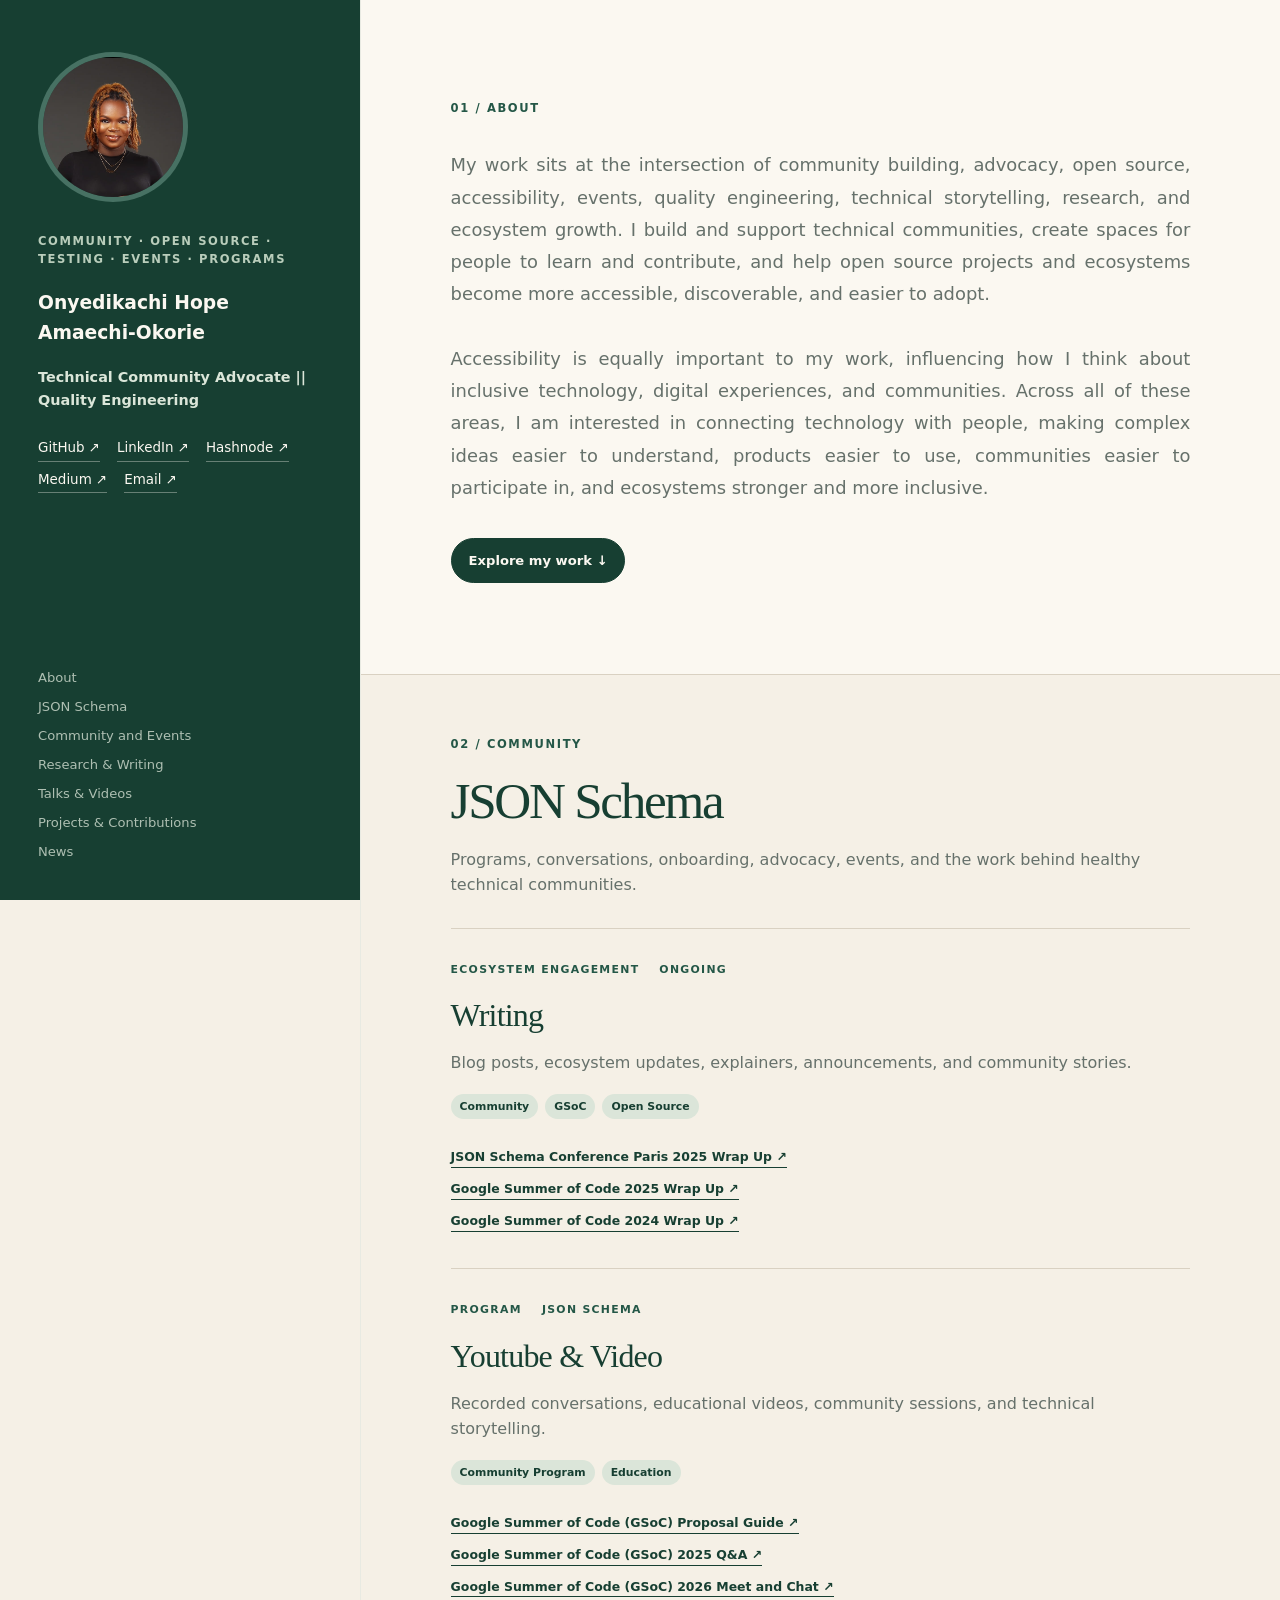
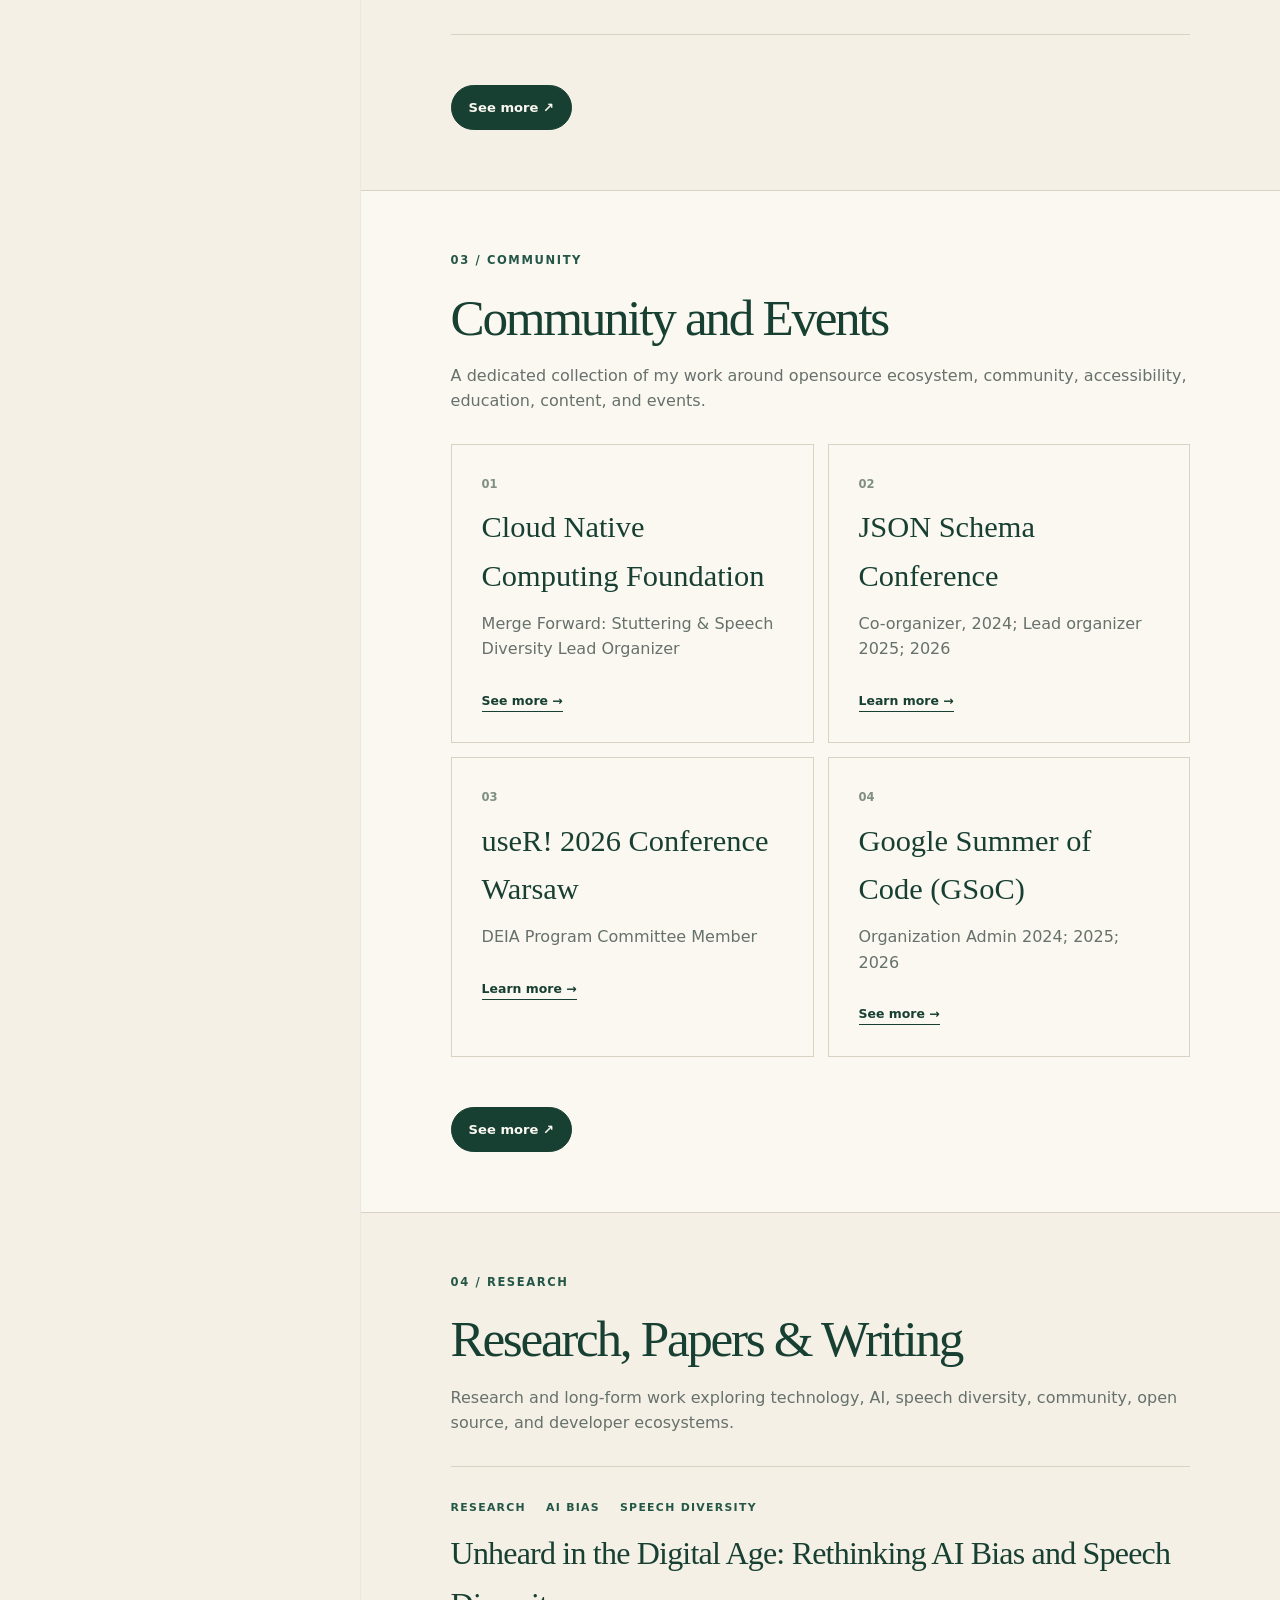
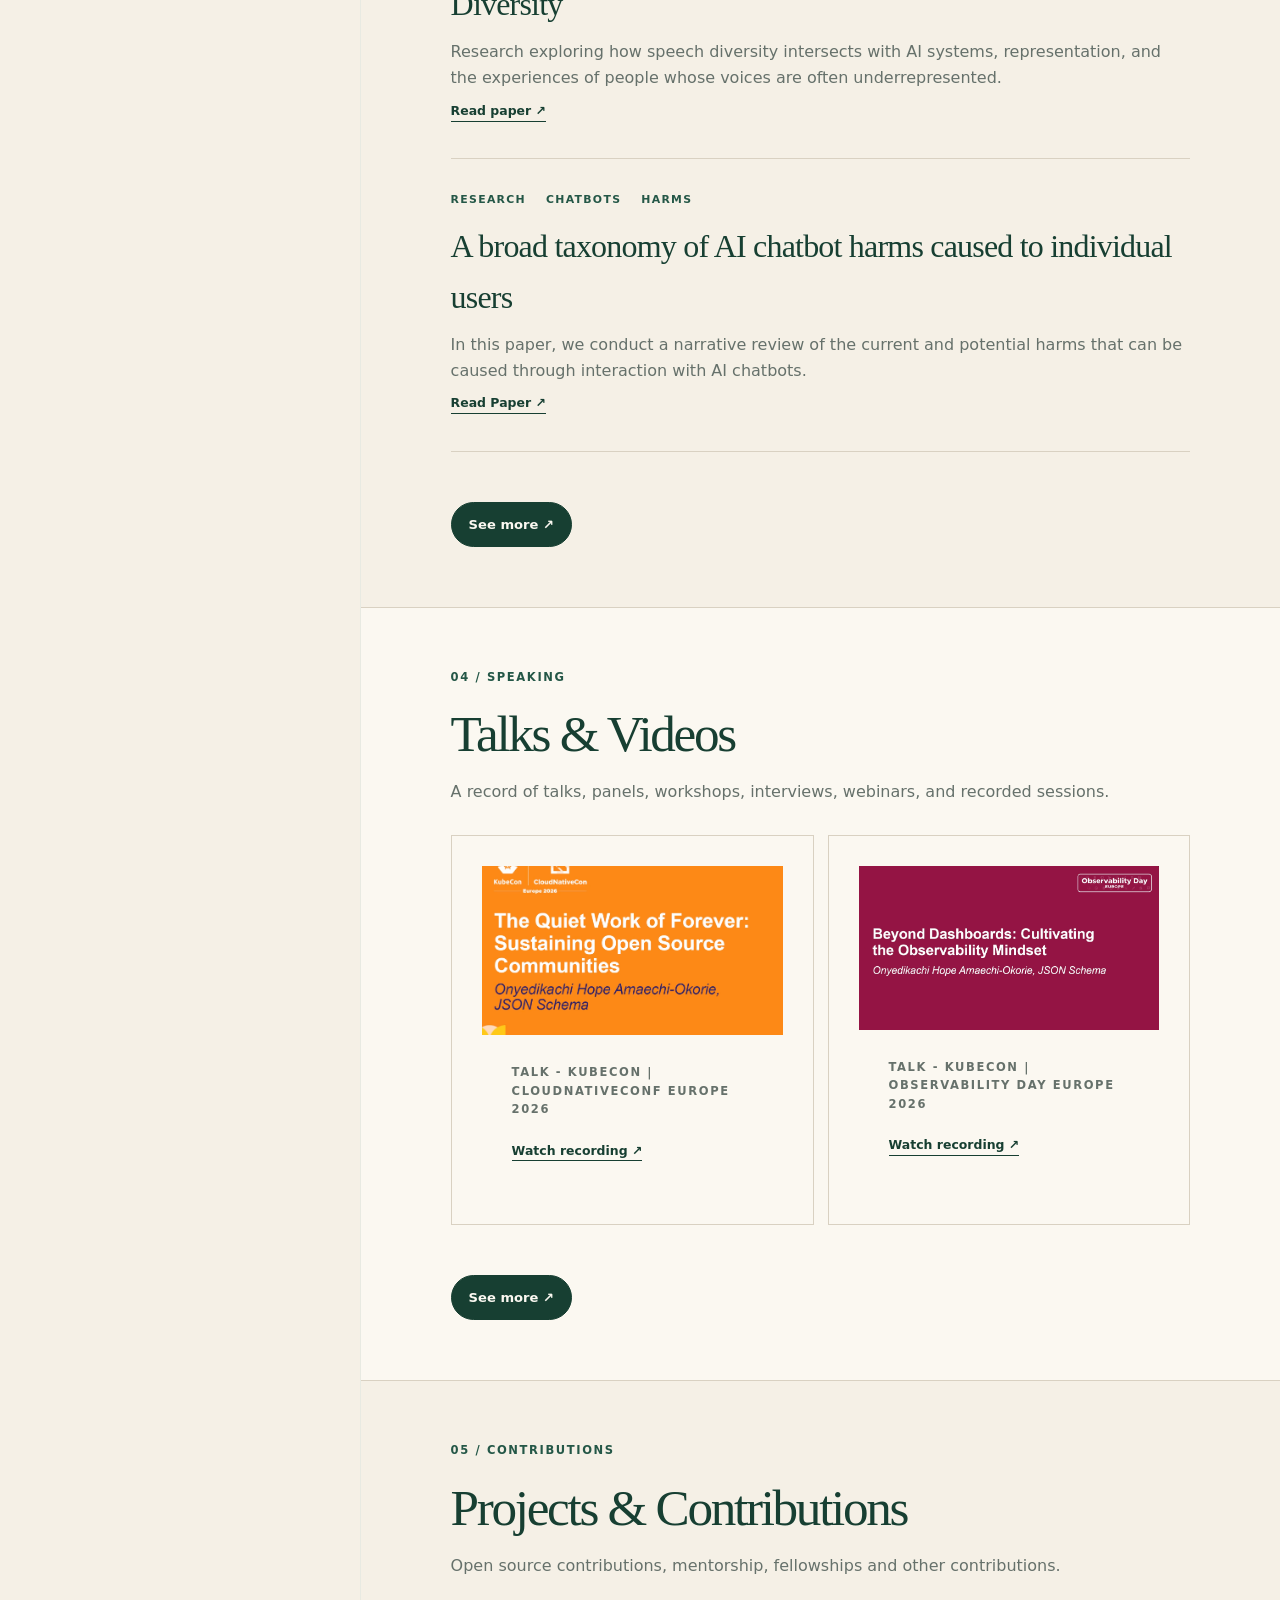
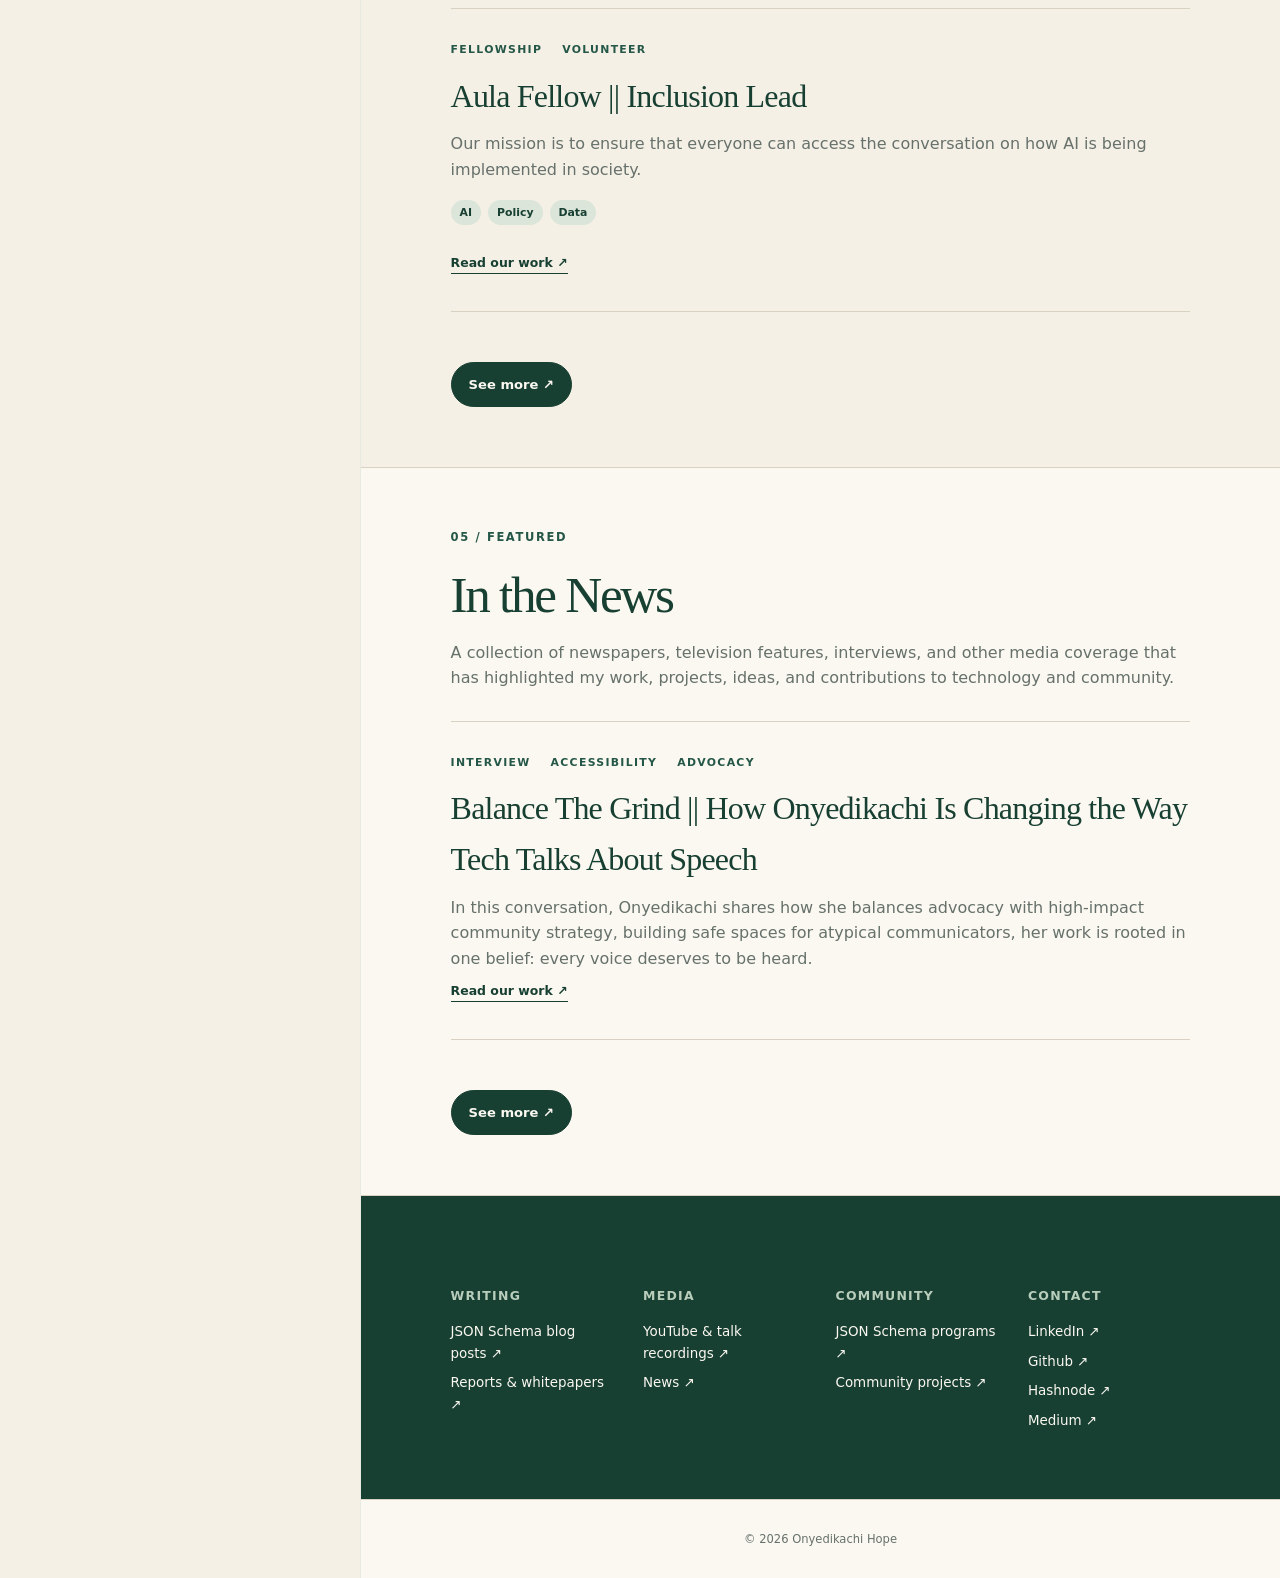
==== index.html @ 84b00580 "portfolio" ====
<!DOCTYPE html>
<html lang="en">

<head>
  <meta charset="UTF-8">
  <meta name="viewport" content="width=device-width, initial-scale=1.0">
  <meta name="description"
    content="Portfolio of Onyedikachi Hope — community, developer relations, open source, research, writing, and ecosystem work.">
  <title>Onyedikachi Hope Amaechi-Okorie — Technical Community Advocate</title>
  <link rel="stylesheet" href="style.css">
</head>

<body>
  <div class="site-shell">

    <aside class="sidebar">
      <div class="profile">
        <img class="profile-photo" src="assets/profile.jpg" alt="Onyedikachi Hope">
        <a href="index.html" class="profile-home" aria-label="Go to home"> 
        <p class="eyebrow">COMMUNITY · OPEN SOURCE · TESTING · EVENTS · PROGRAMS</p>
        <h3>Onyedikachi Hope Amaechi-Okorie</h3>
        <p class="role">Technical Community Advocate || Quality Engineering </p>
        </a>
        <nav class="social-links" aria-label="Social links">
          <a href="https://github.com/Honyii" target="_blank" rel="noreferrer">GitHub ↗</a>
          <a href="https://www.linkedin.com/in/amaechihope/" target="_blank" rel="noreferrer">LinkedIn ↗</a>
          <a href="https://hashnode.com/@Amaechi/" target="_blank" rel="noreferrer">Hashnode ↗</a>
          <a href="https://amaechihope.medium.com/" target="_blank" rel="noreferrer">Medium ↗</a>
          <a href="mailto:amaechihope20@gmail.com">Email ↗</a>

        </nav>
      </div>

      <nav class="page-nav" aria-label="Page navigation">
        <a href="#about">About</a>
        <a href="#json-schema">JSON Schema</a>
        <a href="#community-and-events">Community and Events</a>
       
        <a href="#research">Research & Writing</a>
        <a href="#talks">Talks & Videos</a>
        <a href="#projects">Projects & Contributions</a>
        <a href="#news">News</a>
      </nav>


    </aside>

    <main class="content">

      <section class="hero" id="about">
        <p class="section-kicker">01 / About</p>
        <p class="hero-copy">
          My work sits at the intersection of community building, advocacy, open source, accessibility, events, quality engineering, technical storytelling, research, and ecosystem growth. I build and support technical
          communities, create spaces for people to learn and contribute, and help open source projects and ecosystems become more accessible, discoverable, and easier to adopt. 
          <br>
          <br>
          Accessibility is equally important to my work, influencing how I think about inclusive technology, digital experiences, and communities. 
          Across all of these areas, I am interested in connecting technology with people, making complex ideas easier to understand, products easier to use, communities easier to participate
          in, and ecosystems stronger and more inclusive. 
        </p>

        <div class="quick-links">
          <a class="button button-solid" href="#json-schema">Explore my work ↓</a>
        </div>
      </section>

      <section class="section featured-section" id="json-schema">
        <div class="section-heading">
          <p class="section-kicker">02 / COMMUNITY</p>
          <h2>JSON Schema</h2>
          <p>Programs, conversations, onboarding, advocacy, events, and the work behind healthy technical communities.
          </p>
        </div>

        <div class="work-list">
          <article class="work-item">
            <div class="work-meta"><span>ECOSYSTEM ENGAGEMENT</span><span>ONGOING</span></div>
            <h3>Writing</h3>
            <p>Blog posts, ecosystem updates, explainers, announcements, and community stories.</p>
            <div class="tags"><span>Community</span><span>GSoC</span><span>Open Source</span></div>
            <a class="text-link" href="https://json-schema.org/blog/posts/apidays-paris-2025-recap">JSON Schema Conference Paris 2025 Wrap Up  ↗</a>
            <br>
            <a class="text-link" href="https://json-schema.org/blog/posts/gsoc25-wrapup">Google Summer of Code 2025 Wrap Up  ↗</a>
            <br>
            <a class="text-link" href="https://json-schema.org/blog/posts/gsoc24-wrapup">Google Summer of Code 2024 Wrap Up  ↗</a>
            <br>
          </article>

          <article class="work-item">
            <div class="work-meta"><span>PROGRAM</span><span>JSON SCHEMA</span></div>
            <h3>Youtube & Video</h3>
            <p>Recorded conversations, educational videos, community sessions, and technical storytelling.</p>
            <div class="tags"><span>Community Program</span><span>Education</span></div>
            <a class="text-link" href="https://youtu.be/F0dzffsg6SY?si=eQRqFyImwK3ausIg">Google Summer of Code (GSoC) Proposal Guide ↗</a>
            <br>
            <a class="text-link" href="https://youtu.be/gz0g361aDrc?si=SLLKcEOHmDev5HqE">Google Summer of Code (GSoC) 2025 Q&A  ↗</a>
            <br>
            <a class="text-link" href="https://youtu.be/F0dzffsg6SY?si=eQRqFyImwK3ausIg">Google Summer of Code (GSoC) 2026 Meet and Chat ↗</a>
            <br>
          </article>
          <a class="button button-solid" href="json-schema.html" style="margin-top: 50px">See more ↗</a>
        </div>
      </section>

      <section class="section " id="community-and-events">
        <div class="section-heading">
          <p class="section-kicker">03 / COMMUNITY</p>
          <h2>Community and Events</h2>
          <p>A dedicated collection of my work around opensource ecosystem, community, accessibility, education, content, and
            events.</p>
        </div>

        <div class="featured-grid">
          <a class="feature-card" href="https://ocgroups.dev/cncf/group/stuttering-speech-diversity" target ="_blank">
            <span class="feature-number">01</span>
            <h3>Cloud Native Computing Foundation</h3>
            <p>Merge Forward: Stuttering & Speech Diversity Lead Organizer</p>
            <span class="text-link"> See more →</span>
          </a>

          <a class="feature-card" href="https://conference.json-schema.org/previous-editions/" target ="_blank">
            <span class="feature-number">02</span>
            <h3>JSON Schema Conference</h3>
            <p>Co-organizer, 2024; Lead organizer 2025; 2026</p>
            <span class="text-link">Learn more →</span>
          </a>

          <a class="feature-card" href="https://user2026.r-project.org/about/organizers.html" target ="_blank">
            <span class="feature-number">03</span>
            <h3>useR! 2026 Conference Warsaw</h3>
            <p>DEIA Program Committee Member</p>
            <span class="text-link">Learn more →</span>
          </a>

          <a class="feature-card" href="https://drive.google.com/drive/folders/1bzLbu3Mim-Liahrrg-CRSc0Kws2Qgrq4?usp=sharing" target="_blank">
            <span class="feature-number">04</span>
            <h3>Google Summer of Code (GSoC)</h3>
            <p>Organization Admin 2024; 2025; 2026</p>
            <span class="text-link">See more →</span>
          </a>
        </div>
        <a class="button button-solid" href="community.html" style="margin-top: 50px">See more ↗</a>
      </section>

      <section class=" section featured-section" id="research">
        <div class="section-heading">
          <p class="section-kicker">04 / RESEARCH</p>
          <h2>Research, Papers & Writing</h2>
          <p>Research and long-form work exploring technology, AI, speech diversity, community, open source, and developer
            ecosystems.</p>
        </div>

        <div class="work-list">
          <article class="work-item">
            <div class="work-meta"><span>RESEARCH</span><span>AI BIAS</span><span>SPEECH DIVERSITY</span></div>
            <h3>Unheard in the Digital Age: Rethinking AI Bias and Speech Diversity</h3>
            <p>Research exploring how speech diversity intersects with AI systems, representation, and the experiences
              of people whose voices are often underrepresented.</p>
            <a class="text-link" href="https://arxiv.org/abs/2601.18641" target="_blank">Read paper ↗</a>
          </article>

          <article class="work-item">
            <div class="work-meta"><span>RESEARCH</span><span>CHATBOTS</span><span>HARMS</span></div>
            <h3>A broad taxonomy of AI chatbot harms caused to individual users</h3>
            <p>In this paper, we conduct a narrative review of the current and potential harms that can be caused through interaction with AI chatbots.</p>
            <a class="text-link" href="https://zenodo.org/records/17885560" target="_blank">Read Paper ↗</a>
          </article>
          <a class="button button-solid" href="research.html" style="margin-top: 50px">See more ↗</a>
         
        </div>
      </section>

      <section class="section" id="talks">
        <div class="section-heading">
          <p class="section-kicker">04 / SPEAKING</p>
          <h2>Talks & Videos</h2>
          <p>A record of talks, panels, workshops, interviews, webinars, and recorded sessions.</p>
        </div>

        <div class="talk-grid">
         <article class="talk-card ">
          <div class="talk-image">
            <img
              src="assets/quiet-work.png" alt="The Quiet Work of Forever: Sustaining Open Source Communities">
          </div>
          <div class="talk-content">
            <p class="card-type">TALK - KubeCon | CloudNativeConf Europe 2026 </p>
            <a
              class="text-link" href="https://youtu.be/1VaPQNz4wgs?si=dY8LqeLX1PwvKmnN" target="_blank" rel="noopener noreferrer">
              Watch recording ↗
            </a>
          </div>
          </article>
          
          <article class="talk-card ">
          <div class="talk-image talk-image-inline" >
            <img
              src="assets/observability.png" 
              alt="
                Beyond Dashboards: Cultivating the Observability Mindset">
          </div>
          <div class="talk-content">
            <p class="card-type">TALK - KubeCon | Observability Day Europe 2026 </p>
            <a
              class="text-link" href="https://youtu.be/DE66SxVztno?si=YWIP4Sp_NpTUgBoQ" target="_blank" rel="noopener noreferrer">
              Watch recording ↗
            </a>
          </div>
          </article> 
        </div>
        <a class="button button-solid" href="talks.html" style="margin-top: 50px">See more ↗</a>
      </section>

      <section class="section featured-section" id="projects">
        <div class="section-heading">
          <p class="section-kicker">05 / CONTRIBUTIONS</p>
          <h2>Projects & Contributions</h2>
          <p>Open source contributions, mentorship, fellowships and other contributions.</p>
        </div>

        <div class="work-list">
          <article class="work-item">
            <div class="work-meta"><span>FELLOWSHIP</span><span>VOLUNTEER</span></div>
            <h3>Aula Fellow || Inclusion Lead</h3>
            <p>Our mission is to ensure that everyone can access the conversation on how AI is being implemented in society.
            </p>
            <div class="tags"><span>AI</span><span>Policy</span><span>Data</span></div>
            <a class="text-link" href="https://theaulafellowship.org/fellows/">Read our work ↗</a>
          </article>

        <a class="button button-solid" href="contributions.html" style="margin-top: 50px">See more ↗</a>
        </div>
      </section>

       <section class="section" id="news">
        <div class="section-heading">
          <p class="section-kicker">05 / FEATURED </p>
          <h2>In the News</h2>
          <p>A collection of newspapers, television features, interviews, and other media coverage that has highlighted my work, projects, ideas, and
              contributions to technology and community.</p>
        </div>

        <div class="work-list">
          <article class="work-item">
            <div class="work-meta"><span>INTERVIEW</span><span>ACCESSIBILITY</span><span>ADVOCACY</span></div>
            <h3>Balance The Grind || How Onyedikachi Is Changing the Way Tech Talks About Speech</h3>
            <p>In this conversation, Onyedikachi shares how she balances advocacy with high-impact community strategy,
               building safe spaces for atypical communicators, her work is rooted in one belief: every voice deserves to be heard.</p>
            <a class="text-link" href="https://balancethegrind.co/interviews/how-onyedikachi-is-changing-the-way-tech-talks-about-speech/">Read our work ↗</a>
          </article>

        <a class="button button-solid" href="news.html" style="margin-top: 50px">See more ↗</a>
        </div>
      </section>

      <section class="section index-section">
        
        <div class="index-columns">
          <div>
            <h3>Writing</h3>
            <a href="https://json-schema.org/blog">JSON Schema blog posts ↗</a>
            <a href="research.html">Reports & whitepapers ↗</a>
          </div>
          <div>
            <h3>Media</h3>
            <a href="talks.html">YouTube & talk recordings ↗</a>
            <a href="news.html">News ↗</a>
          </div>

          <div>
            <h3>Community</h3>
            <a href="json-schema.html">JSON Schema programs ↗</a>
            <a href="community.html">Community projects ↗</a>
          </div>
          <div>
            <h3>Contact</h3>
            <a href="https://www.linkedin.com/in/onyedikachihope/" target="_blank" rel="noreferrer">LinkedIn ↗</a>
            <a href="https://github.com/onyedikachihope" target="_blank" rel="noreferrer">Github ↗</a>
             <a href="https://hashnode.com/@Amaechi/" target="_blank" rel="noreferrer">Hashnode ↗</a>
          <a href="https://amaechihope.medium.com/" target="_blank" rel="noreferrer">Medium ↗</a>
            
          </div>
        </div>
      </section>

      <footer>
        <p>© 2026 Onyedikachi Hope</p>
      </footer>
    </main>
  </div>
</body>

</html>
---- style.css ----
:root {
  --cream: #f5f0e6;
  --cream-light: #fbf8f1;
  --cream-dark: #e8dfcf;
  --green: #173f32;
  --green-2: #245747;
  --green-soft: #dbe5d9;
  --ink: #1d2a25;
  --muted: #66716b;
  --line: #d9d1c2;
  --white: #fffdf8;

  --sidebar-width: 360px;
  --max-width: 1440px;
  --serif: Georgia, "Times New Roman", serif;
  --sans: Inter, ui-sans-serif, system-ui, -apple-system, BlinkMacSystemFont, "Segoe UI", sans-serif;
}

* {
  box-sizing: border-box;
}

html {
  scroll-behavior: smooth;
}

body {
  margin: 0;
  background: var(--cream);
  color: var(--ink);
  font-family: var(--sans);
  line-height: 1.6;
}

a {
  color: inherit;
}

.site-shell {
  width: min(100%, var(--max-width));
  margin: 0 auto;
  display: grid;
  grid-template-columns: var(--sidebar-width) 1fr;
  min-height: 100vh;
}

.sidebar {
  position: sticky;
  top: 0;
  height: 100vh;
  padding: 52px 38px 38px;
  background: var(--green);
  color: var(--cream-light);
  display: flex;
  flex-direction: column;
  justify-content: space-between;
}

.profile-photo {
  width: 150px;
  height: 150px;
  object-fit: cover;
  border-radius: 50%;
  display: block;
  margin-bottom: 30px;
  border: 5px solid rgba(251, 248, 241, 0.16);
  background: var(--green-2);
}

.eyebrow,
.section-kicker,
.card-type {
  font-size: 0.72rem;
  font-weight: 750;
  letter-spacing: 0.14em;
  text-transform: uppercase;
}

.eyebrow {
  color: #b9cdbb;
  margin: 0 0 13px;
}

.profile-home {
  display: block;
  color: inherit;
  text-decoration: none;
  cursor: pointer;
}

.profile-home:hover .profile-photo {
  transform: scale(1.02);
}

.profile-home:hover h3 {
  color: #dbe6d9;
}

.profile-home .profile-photo,
.profile-home h3 {
  transition: transform 0.2s ease, color 0.2s ease;
}

.sidebar h1 {
  margin: 0;
  font-family: var(--serif);
  font-size: clamp(2.1rem, 4vw, 3rem);
  line-height: 1;
  font-weight: 500;
  letter-spacing: -0.04em;
}

.role {
  margin: 15px 0 18px;
  color: #dbe6d9;
  font-size: 0.9rem;
  font-weight: 600;
}

.intro {
  max-width: 270px;
  color: #bfcfc3;
  font-size: 0.92rem;
  line-height: 1.7;
}

.social-links {
  display: flex;
  flex-wrap: wrap;
  gap: 7px 17px;
  margin-top: 25px;
}

.social-links a,
.page-nav a {
  text-decoration: none;
}

.social-links a {
  color: var(--cream-light);
  font-size: 0.84rem;
  border-bottom: 1px solid rgba(251, 248, 241, 0.35);
  padding-bottom: 2px;
}

.social-links a:hover,
.page-nav a:hover {
  color: #c9dfc9;
}

.page-nav {
  display: grid;
  gap: 8px;
  margin-top: 40px;
}

.page-nav a {
  color: #aebfb2;
  font-size: 0.82rem;
  transition: color 160ms ease, transform 160ms ease;
}

.page-nav a:hover {
  transform: translateX(4px);
}

.sidebar-note {
  color: #91aa99;
  font-size: 0.72rem;
  max-width: 250px;
  line-height: 1.55;
}

.content {
  min-width: 0;
  background: var(--cream-light);
  border-left: 1px solid rgba(23, 63, 50, 0.08);
}

.hero {
  min-height: 75vh;
  padding: 2vh clamp(36px, 7vw, 110px) 10px;
  display: flex;
  flex-direction: column;
  justify-content: center;
  border-bottom: 1px solid var(--line);
}

.section-kicker {
  color: var(--green-2);
  margin: 0 0 22px;
}

.hero h2 {
  max-width: 950px;
  margin: 0;
  color: var(--green);
  font-family: var(--serif);
  font-size: clamp(3rem, 6vw, 6.5rem);
  line-height: 0.98;
  font-weight: 400;
  letter-spacing: -0.055em;
}

.hero-copy {
  max-width: 850px;
  margin: 10px 0 0;
  color: var(--muted);
  font-size: 1.12rem;
  line-height: 1.8;
  text-align: justify;
}

.quick-links {
  display: flex;
  gap: 10px;
  flex-wrap: wrap;
  margin-top: 34px;
}

.button {
  display: inline-flex;
  align-items: center;
  justify-content: center;
  min-height: 45px;
  padding: 10px 17px;
  border: 1px solid var(--green);
  border-radius: 999px;
  text-decoration: none;
  color: var(--green);
  font-size: 0.82rem;
  font-weight: 700;
}

.button:hover {
  background: var(--green-soft);
}

.button-solid {
  background: var(--green);
  color: var(--cream-light);
}

.button-solid:hover {
  background: var(--green-2);
  color: var(--cream-light);
}

.section {
  padding: 60px clamp(36px, 7vw, 110px);
  border-bottom: 1px solid var(--line);
}

.section-heading {
  max-width: 820px;
  margin-bottom: 30px;
}

.section-heading h2 {
  margin: 0;
  color: var(--green);
  font-family: var(--serif);
  font-size: clamp(2.5rem, 4vw, 4.5rem);
  line-height: 1;
  font-weight: 400;
  letter-spacing: -0.045em;
}

.section-heading p:not(.section-kicker) {
  max-width: 850px;
  margin: 20px 0 0;
  color: var(--muted);
  font-size: 1rem;
}

.work-list {
  border-top: 1px solid var(--line);
}

.work-item {
  position: relative;
  padding: 32px 0 36px;
  border-bottom: 1px solid var(--line);
  transition: padding 180ms ease;
}

.work-item:hover {
  padding-left: 12px;
}

.work-meta {
  display: flex;
  gap: 20px;
  color: var(--green-2);
  font-size: 0.68rem;
  font-weight: 800;
  letter-spacing: 0.12em;
  
}

.json-first {
  margin-top: 50px;
}

.work-item h3 {
  margin: 12px 0 9px;
  color: var(--green);
  font-family: var(--serif);
  font-size: clamp(1.55rem, 2.5vw, 2.2rem);
  font-weight: 400;
  letter-spacing: -0.025em;
}

.inner-schema h4 {
  margin: 12px 0 9px;
  color: var(--green);
  font-family: var(--serif);
  font-size: clamp(1.55rem, 1vw, 2.2rem);
  font-weight: 400;
  letter-spacing: -0.025em;
}

.work-item p {
  max-width: 850px;
  margin: 0;
  color: var(--muted);
}

.tags {
  display: flex;
  flex-wrap: wrap;
  gap: 7px;
  margin: 18px 0;
}

.tags span {
  padding: 4px 9px;
  background: var(--green-soft);
  color: var(--green);
  border-radius: 999px;
  font-size: 0.68rem;
  font-weight: 700;
}

.see-more {
  display: inline-block;
  margin-top: 50px;
  color: var(--green);
  font-size: 1rem;
  font-weight: 800;
  text-decoration: none;
  border: 1px solid var(--green);
  border-radius: 10px;
  border-spacing: 5px;
}
.text-link {
  display: inline-block;
  color: var(--green);
  font-size: 0.78rem;
  font-weight: 800;
  text-decoration: none;
  border-bottom: 1px solid var(--green);
  margin-top: 10px;;
}

.text-link:hover {
  border-bottom-color: transparent;
}

.featured-section {
  background: var(--cream);
}

.featured-grid,
.talk-grid {
  display: grid;
  grid-template-columns: repeat(2, minmax(0, 1fr));
  gap: 14px;
}

.feature-card,
.talk-card {
  display: block;
  min-height: 280px;
  padding: 30px;
  border: 1px solid var(--line);
  background: var(--cream-light);
  text-decoration: none;
  transition: transform 180ms ease, border-color 180ms ease;
}

.feature-card:hover,
.talk-card:hover {
  transform: translateY(-4px);
  border-color: var(--green-2);
}

.feature-number {
  display: block;
  color: #809080;
  font-size: 0.72rem;
  font-weight: 800;
  margin-bottom: 10px;
}

.feature-card h3,
.feature-card h4,
.talk-card h3 {
  margin: 0 0 10px;
  color: var(--green);
  font-family: var(--serif);
  font-size: 1.9rem;
  font-weight: 400;
}

.feature-card p,
.talk-card p {
  color: var(--muted);
  margin: 0 0 25px;
}

.feature-card .text-link {
  margin-top: auto;
}

.talk-card {
  min-height: 245px;
}

.play-icon {
  display: grid;
  width: 40px;
  height: 40px;
  place-items: center;
  margin-bottom: 30px;
  border-radius: 50%;
  background: var(--green);
  color: var(--cream-light);
  font-size: 0.7rem;
}

.card-type {
  color: var(--green-2);
  margin: 0 0 10px;
}

.index-section {
  background: var(--green);
  color: var(--cream-light);
}

.index-section .section-kicker,
.index-section .section-heading h2 {
  color: var(--cream-light);
}

.index-section .section-heading p:not(.section-kicker) {
  color: #b9cdbb;
}

.index-columns {
  display: grid;
  grid-template-columns: repeat(4, 1fr);
  gap: 30px;
  padding-top: 30px;
}

.index-columns h3 {
  margin: 0 0 15px;
  font-size: 0.78rem;
  letter-spacing: 0.1em;
  text-transform: uppercase;
  color: #b9cdbb;
}

.index-columns a {
  display: block;
  margin: 8px 0;
  color: var(--cream-light);
  font-size: 0.84rem;
  text-decoration: none;
}

.index-columns a:hover {
  text-decoration: underline;
}

footer {
  display: flex;
  justify-content: center;
  gap: 20px;
  padding: 30px clamp(36px, 7vw, 110px);
  color: var(--muted);
  font-size: 0.72rem;
}

footer p {
  margin: 0;
}

@media (max-width: 900px) {
  .site-shell {
    display: block;
  }

  .sidebar {
    position: relative;
    height: auto;
    min-height: auto;
    padding: 42px 28px 30px;
  }

  .profile-photo {
    width: 92px;
    height: 92px;
  }

  .page-nav {
    display: flex;
    flex-wrap: wrap;
    gap: 8px 18px;
    margin-top: 34px;
    padding-top: 25px;
    border-top: 1px solid rgba(251, 248, 241, 0.18);
  }

  .sidebar-note {
    display: none;
  }

  .hero {
    min-height: auto;
    padding-top: 85px;
  }

  .index-columns {
    grid-template-columns: repeat(2, 1fr);
  }
}

.video-card {
  padding: 0;
  overflow: hidden;
}

.talk-image {
  width: 100%;
  aspect-ratio: 16 / 9;
  overflow: hidden;
  background: var(--green-soft);
}

.talk-image img {
  width: 100%;
  height: 100%;
  display: block;
  object-fit: cover;
}

.talk-content {
  padding: 28px 30px 32px;
}

.talk-content .card-type {
  margin: 0 0 12px;
}

.talk-content h3 {
  margin: 0 0 14px;
}

.talk-content p:not(.card-type) {
  margin-bottom: 24px;
}
.talk-image-inline {
  aspect-ratio: auto;
  height: auto;
}

.talk-image-inline img {
  width: 100%;
  height: auto;
  object-fit: contain;
  display: block;
}

.back-link {
  display: inline-block;
  margin-bottom: 40px;
  color: var(--green);
  font-size: 0.9rem;
  font-weight: 600;
  text-decoration: none;
  transition: transform 0.2s ease;
}

.back-link:hover {
  transform: translateX(-4px);
}
@media (max-width: 620px) {
  .hero,
  .section {
    padding-left: 24px;
    padding-right: 24px;
  }

  .hero h2 {
    font-size: 3.15rem;
  }

  .section-heading h2 {
    font-size: 2.7rem;
  }

  .featured-grid,
  .talk-grid,
  .index-columns {
    grid-template-columns: 1fr;
  }

  .feature-card,
  .talk-card {
    min-height: auto;
  }

  footer {
    display: block;
    padding: 25px 24px;
  }

  footer p + p {
    margin-top: 5px;
  }
}
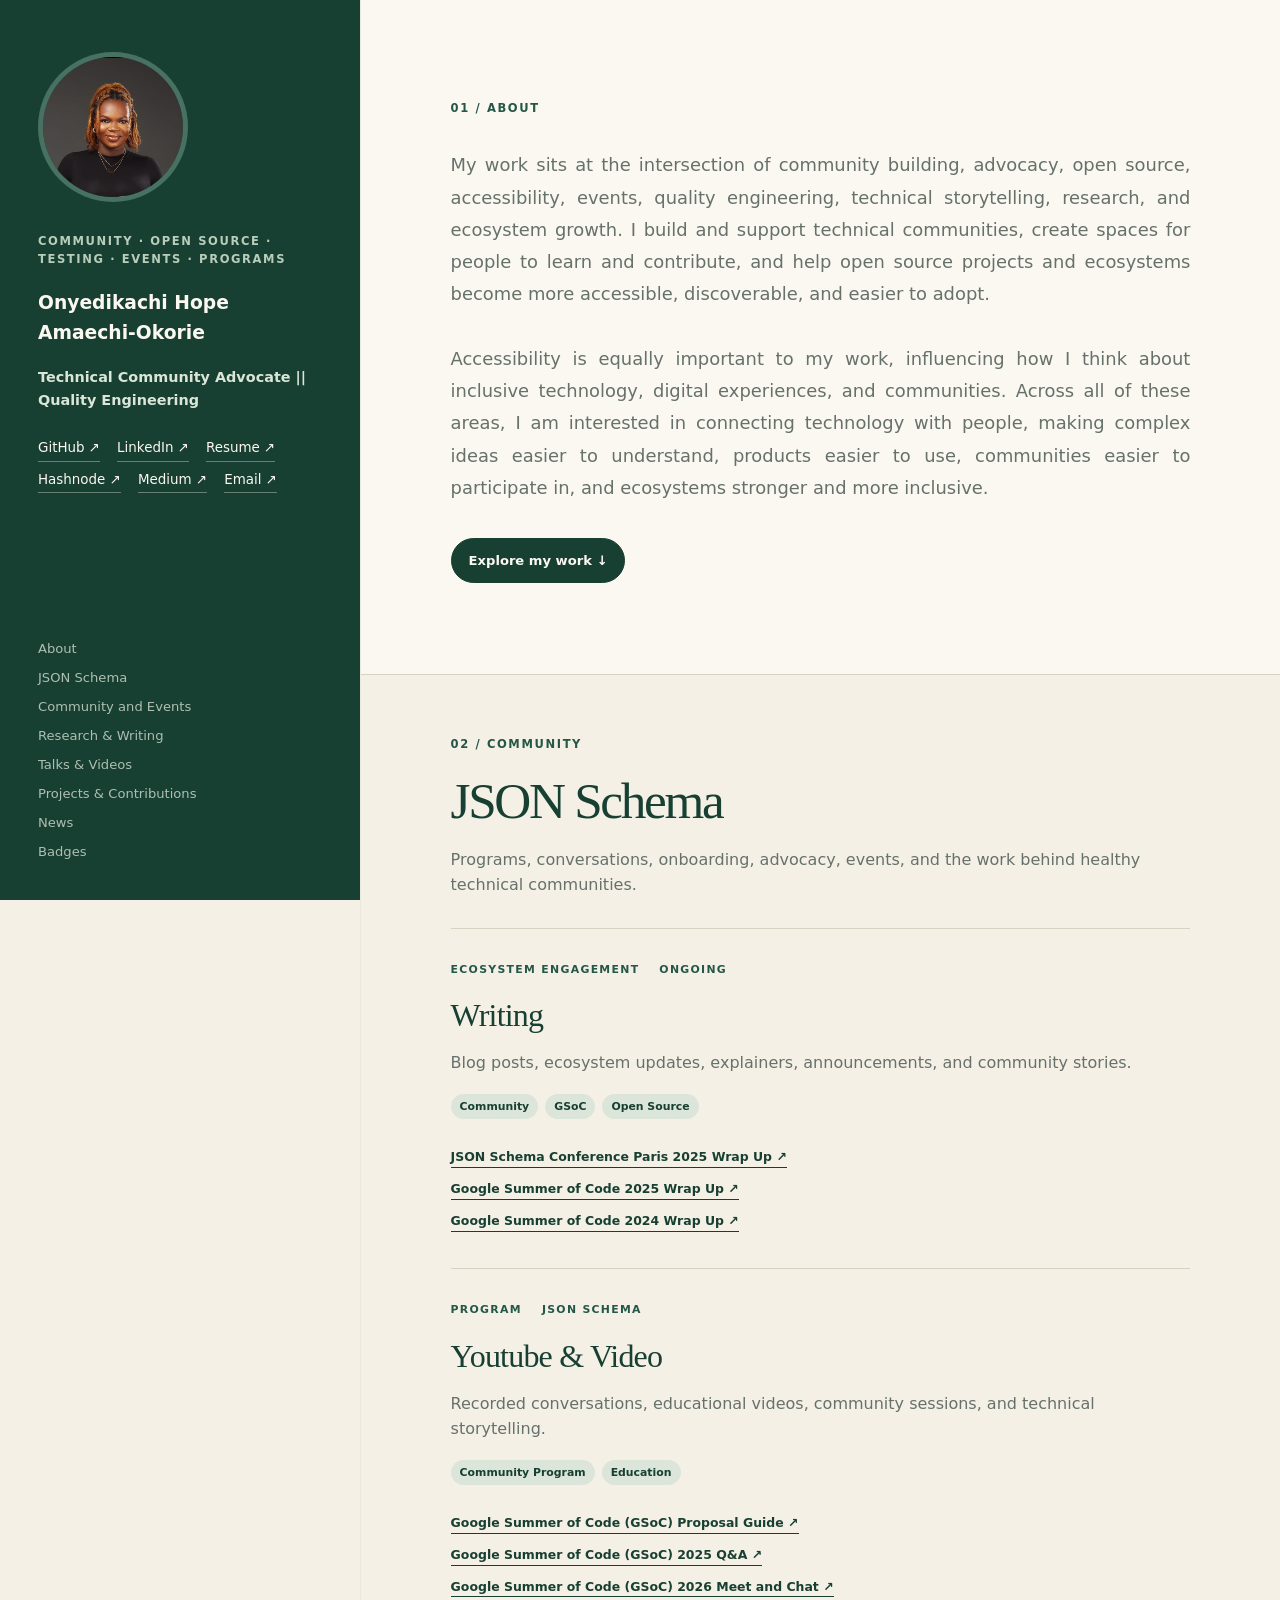
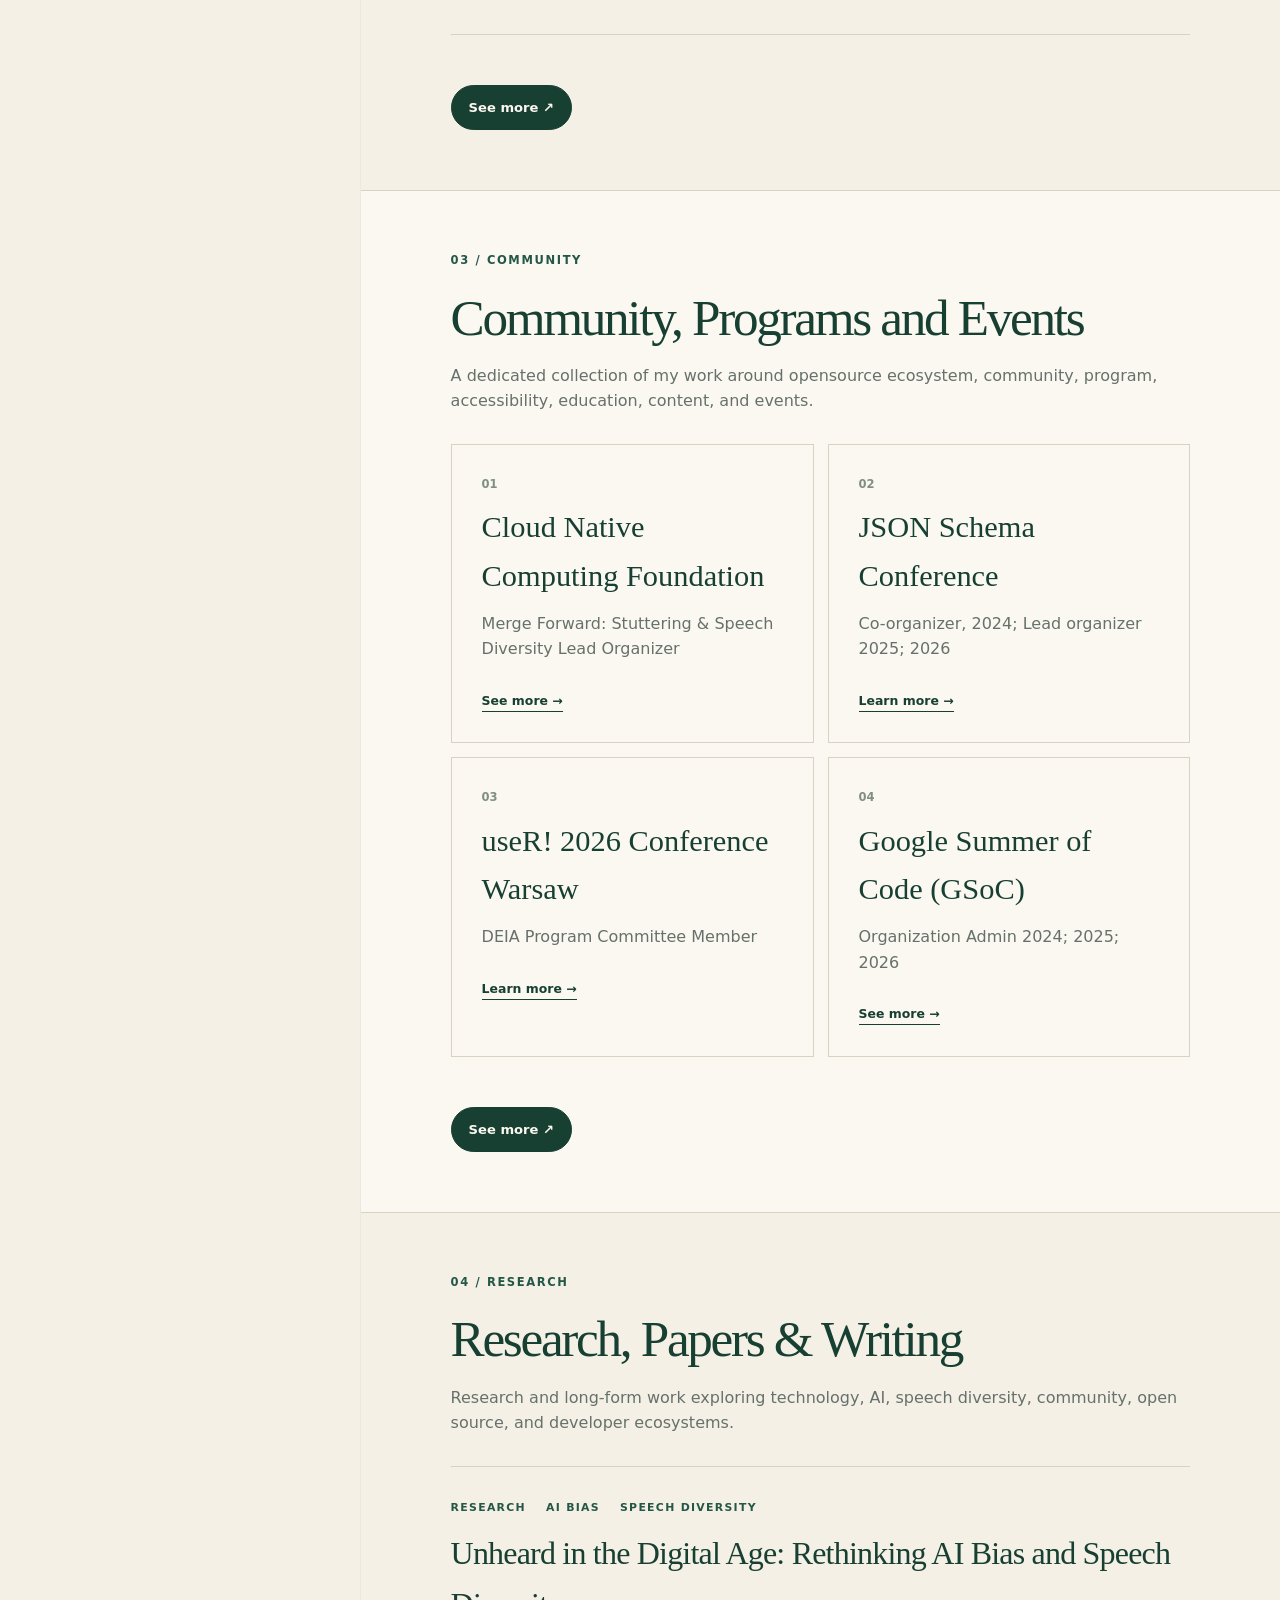
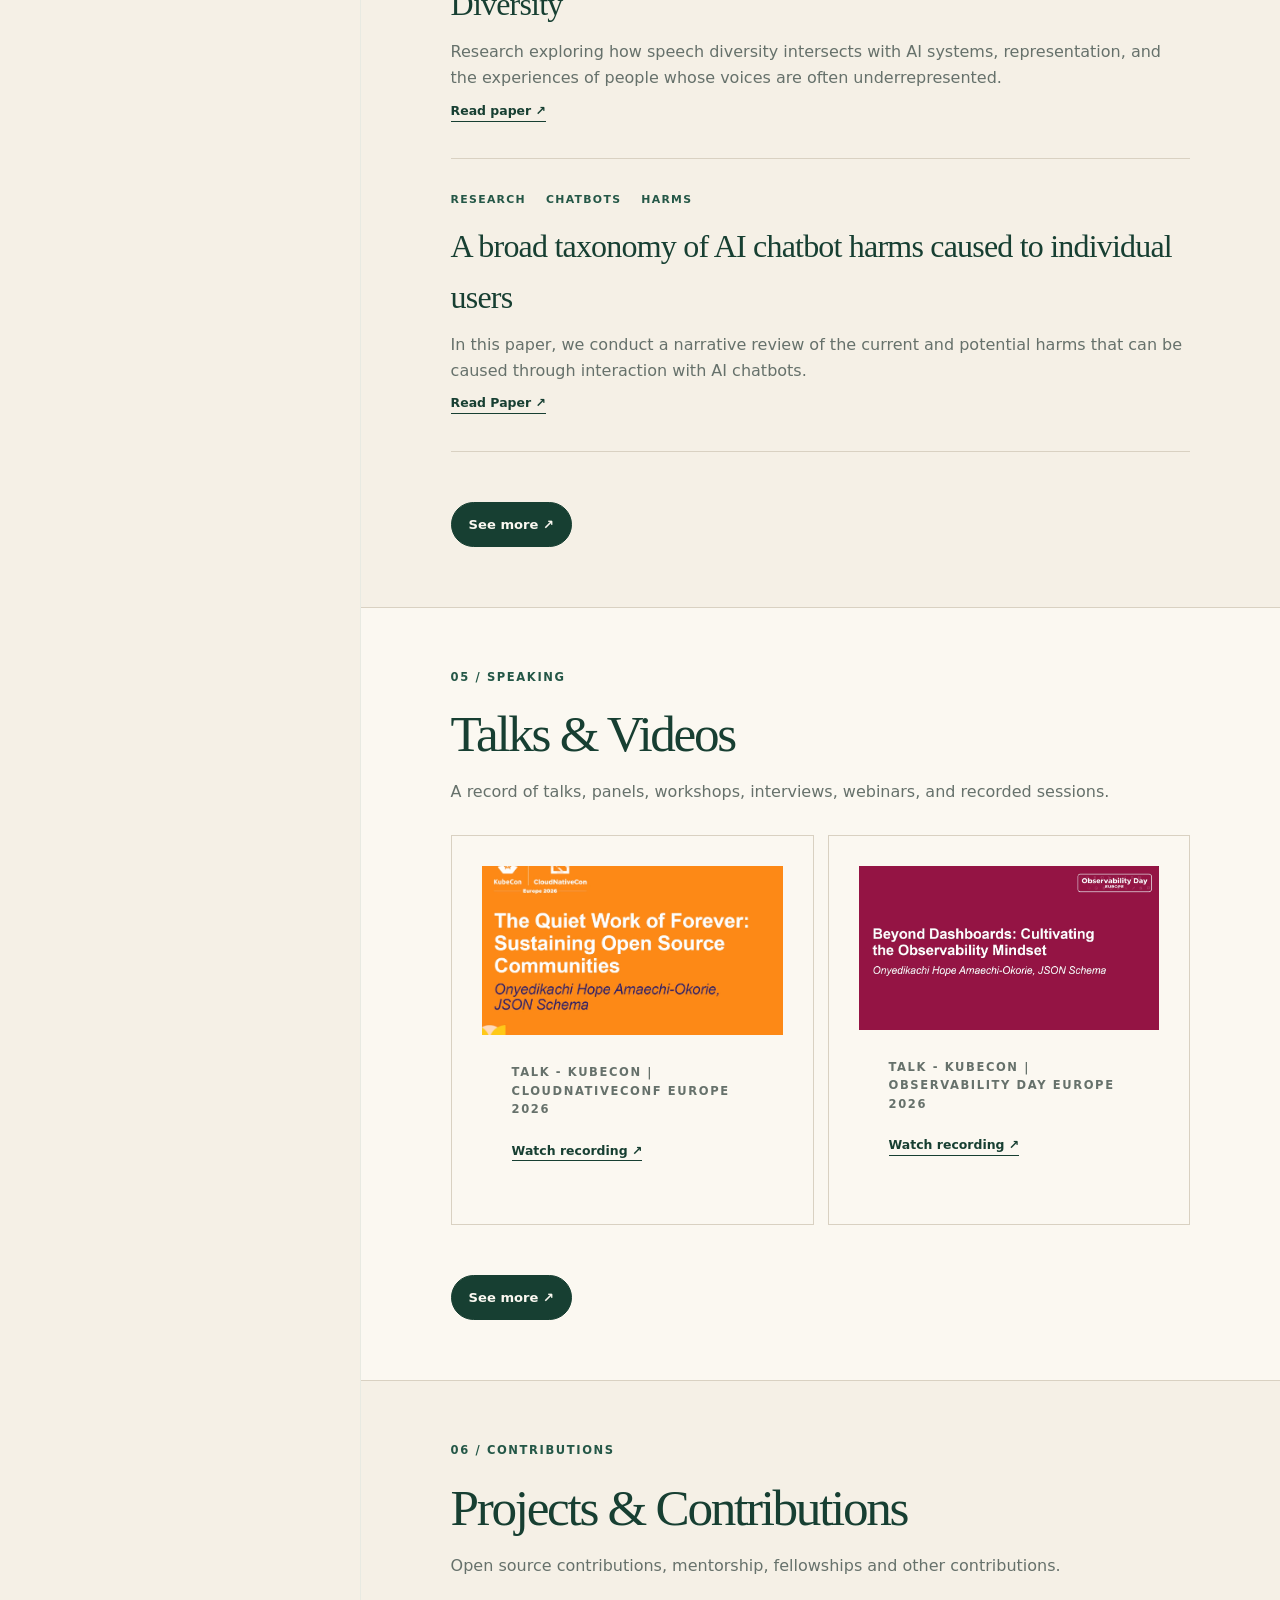
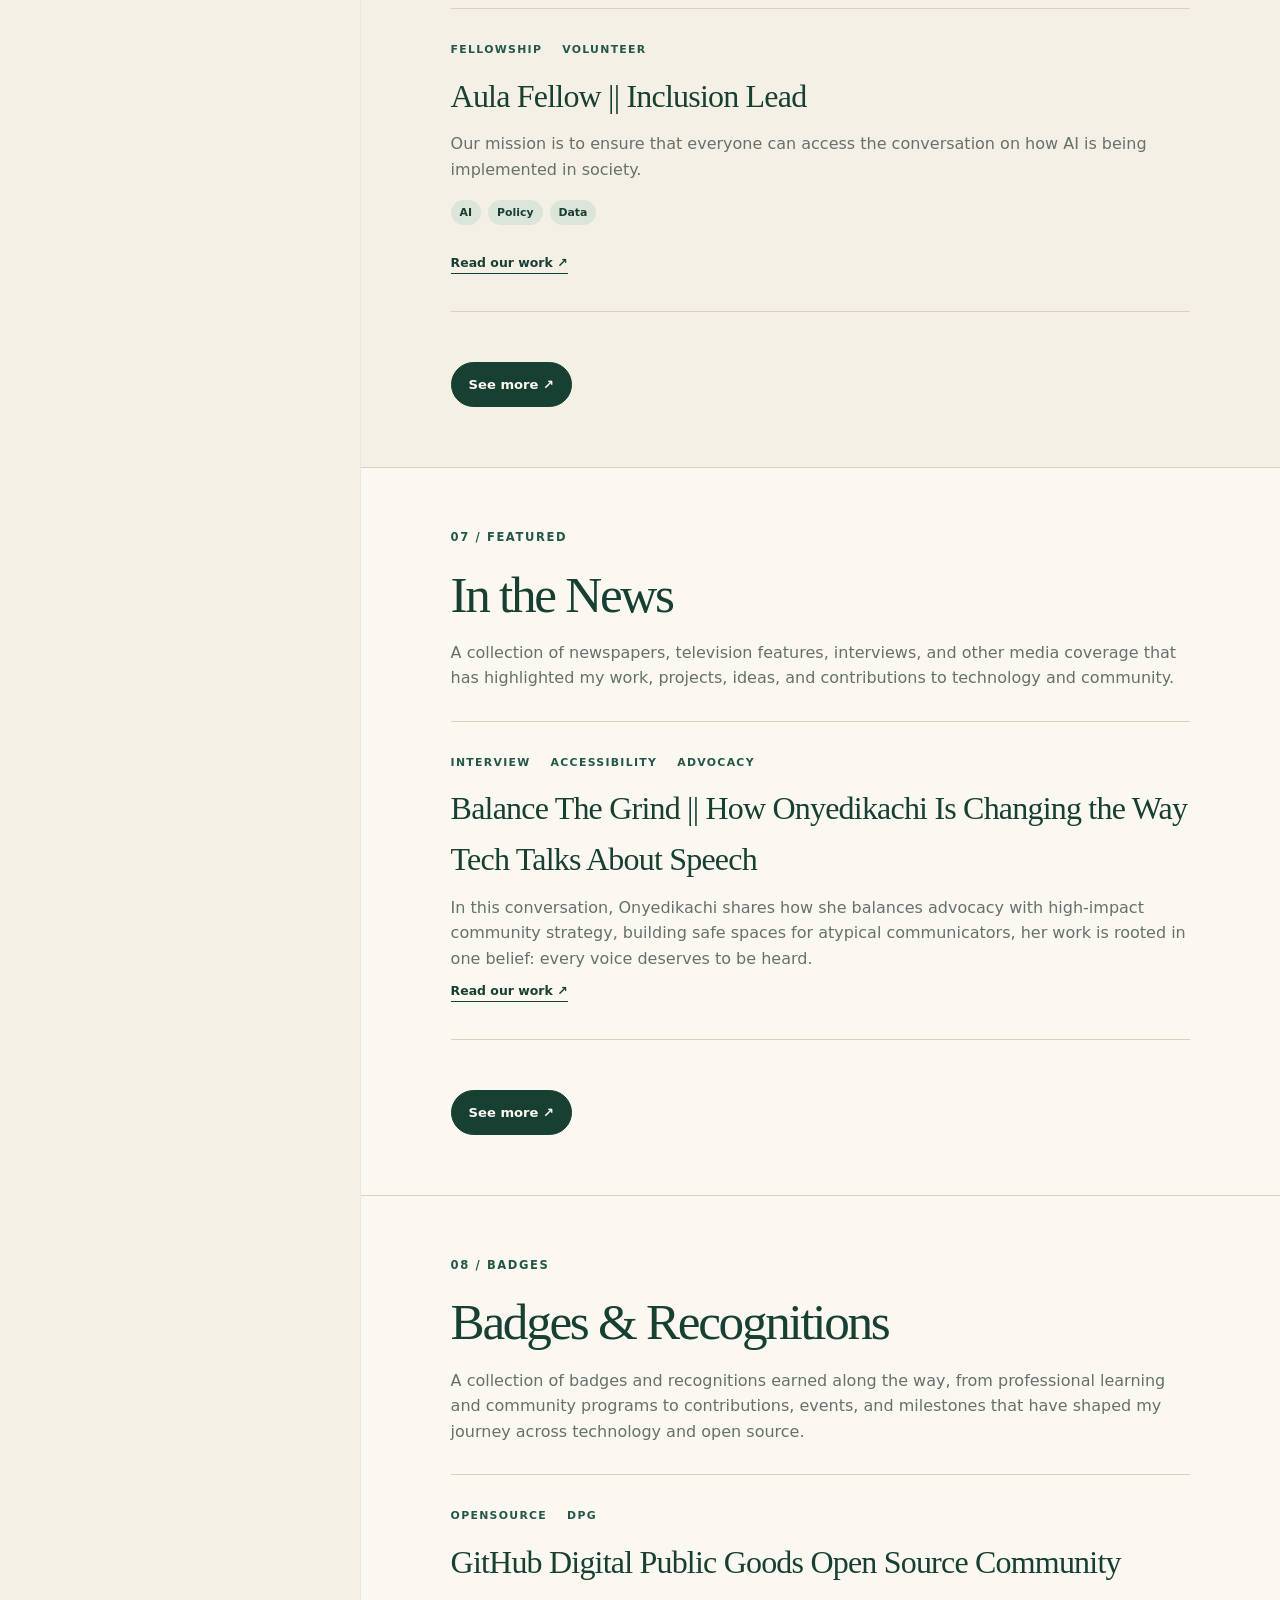
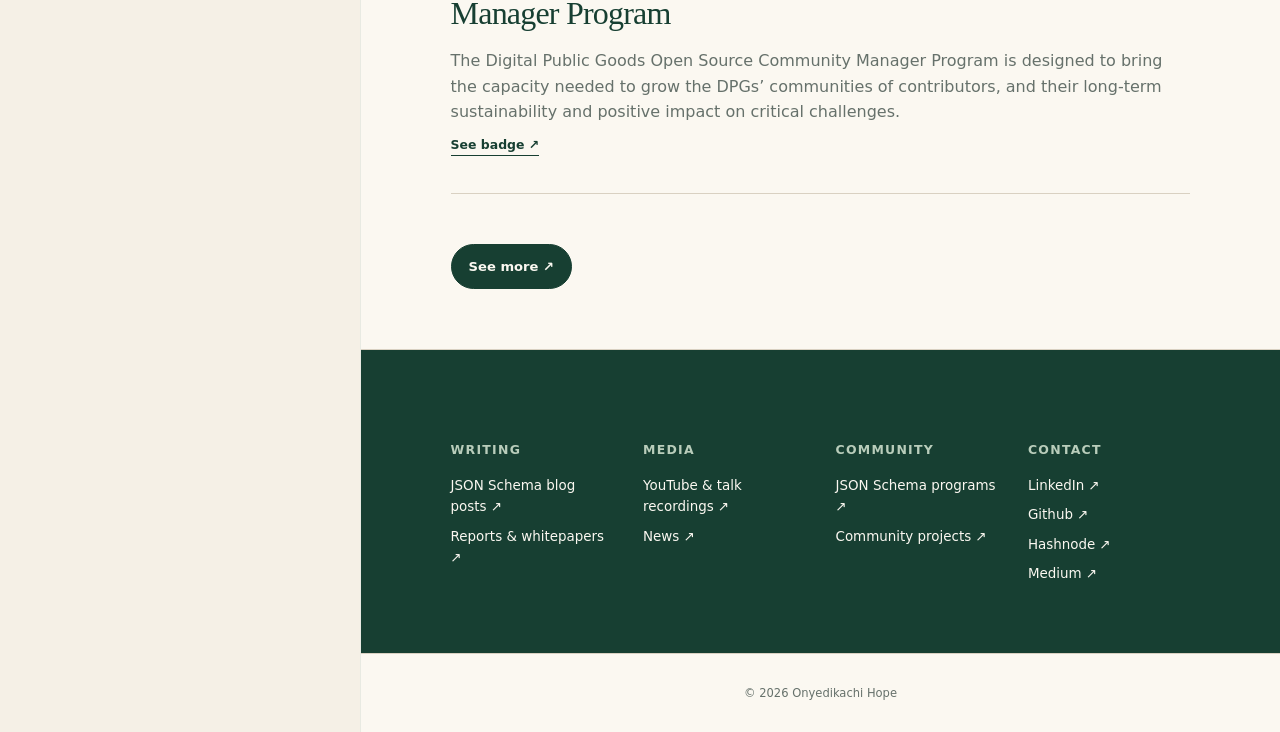
==== commit 68bdea37: "update portfolio" ====
--- a/index.html
+++ b/index.html
@@ -24,6 +24,7 @@
         <nav class="social-links" aria-label="Social links">
           <a href="https://github.com/Honyii" target="_blank" rel="noreferrer">GitHub ↗</a>
           <a href="https://www.linkedin.com/in/amaechihope/" target="_blank" rel="noreferrer">LinkedIn ↗</a>
+          <a href="https://drive.google.com/file/d/1bX-rNpYPNsFRneO6PcpW5aDST1lhSM7r/view?usp=sharing" target="_blank" rel="noreferrer">Resume ↗</a>
           <a href="https://hashnode.com/@Amaechi/" target="_blank" rel="noreferrer">Hashnode ↗</a>
           <a href="https://amaechihope.medium.com/" target="_blank" rel="noreferrer">Medium ↗</a>
           <a href="mailto:amaechihope20@gmail.com">Email ↗</a>
@@ -34,12 +35,12 @@
       <nav class="page-nav" aria-label="Page navigation">
         <a href="#about">About</a>
         <a href="#json-schema">JSON Schema</a>
-        <a href="#community-and-events">Community and Events</a>
-       
+        <a href="#community-and-events">Community and Events</a>      
         <a href="#research">Research & Writing</a>
         <a href="#talks">Talks & Videos</a>
         <a href="#projects">Projects & Contributions</a>
         <a href="#news">News</a>
+        <a href="#news">Badges</a>
       </nav>
 
 
@@ -105,8 +106,8 @@
       <section class="section " id="community-and-events">
         <div class="section-heading">
           <p class="section-kicker">03 / COMMUNITY</p>
-          <h2>Community and Events</h2>
-          <p>A dedicated collection of my work around opensource ecosystem, community, accessibility, education, content, and
+          <h2>Community, Programs and Events</h2>
+          <p>A dedicated collection of my work around opensource ecosystem, community, program, accessibility, education, content, and
             events.</p>
         </div>
 
@@ -172,7 +173,7 @@
 
       <section class="section" id="talks">
         <div class="section-heading">
-          <p class="section-kicker">04 / SPEAKING</p>
+          <p class="section-kicker">05 / SPEAKING</p>
           <h2>Talks & Videos</h2>
           <p>A record of talks, panels, workshops, interviews, webinars, and recorded sessions.</p>
         </div>
@@ -213,7 +214,7 @@
 
       <section class="section featured-section" id="projects">
         <div class="section-heading">
-          <p class="section-kicker">05 / CONTRIBUTIONS</p>
+          <p class="section-kicker">06 / CONTRIBUTIONS</p>
           <h2>Projects & Contributions</h2>
           <p>Open source contributions, mentorship, fellowships and other contributions.</p>
         </div>
@@ -234,7 +235,7 @@
 
        <section class="section" id="news">
         <div class="section-heading">
-          <p class="section-kicker">05 / FEATURED </p>
+          <p class="section-kicker">07 / FEATURED </p>
           <h2>In the News</h2>
           <p>A collection of newspapers, television features, interviews, and other media coverage that has highlighted my work, projects, ideas, and
               contributions to technology and community.</p>
@@ -250,6 +251,27 @@
           </article>
 
         <a class="button button-solid" href="news.html" style="margin-top: 50px">See more ↗</a>
+        </div>
+      </section>
+
+      <section class="section" id="news">
+        <div class="section-heading">
+          <p class="section-kicker">08 / BADGES </p>
+          <h2>Badges & Recognitions </h2>
+          <p>A collection of badges and recognitions earned along the way, from professional learning and community programs to contributions, events,
+            and milestones that have shaped my journey across technology and open source.</p>
+        </div>
+
+        <div class="work-list">
+          <article class="work-item">
+            <div class="work-meta"><span>OPENSOURCE</span><span>DPG</span></div>
+            <h3>GitHub Digital Public Goods Open Source Community Manager Program</h3>
+            <p>The Digital Public Goods Open Source Community Manager Program is designed to bring the capacity needed to grow the DPGs’ 
+              communities of contributors, and their long-term sustainability and positive impact on critical challenges.</p>
+            <a class="text-link" href="https://www.credly.com/badges/f4142e51-e39b-47eb-9992-756b95466bc6/public_url">See badge ↗</a>
+          </article>
+
+        <a class="button button-solid" href="badges.html" style="margin-top: 50px">See more ↗</a>
         </div>
       </section>
 
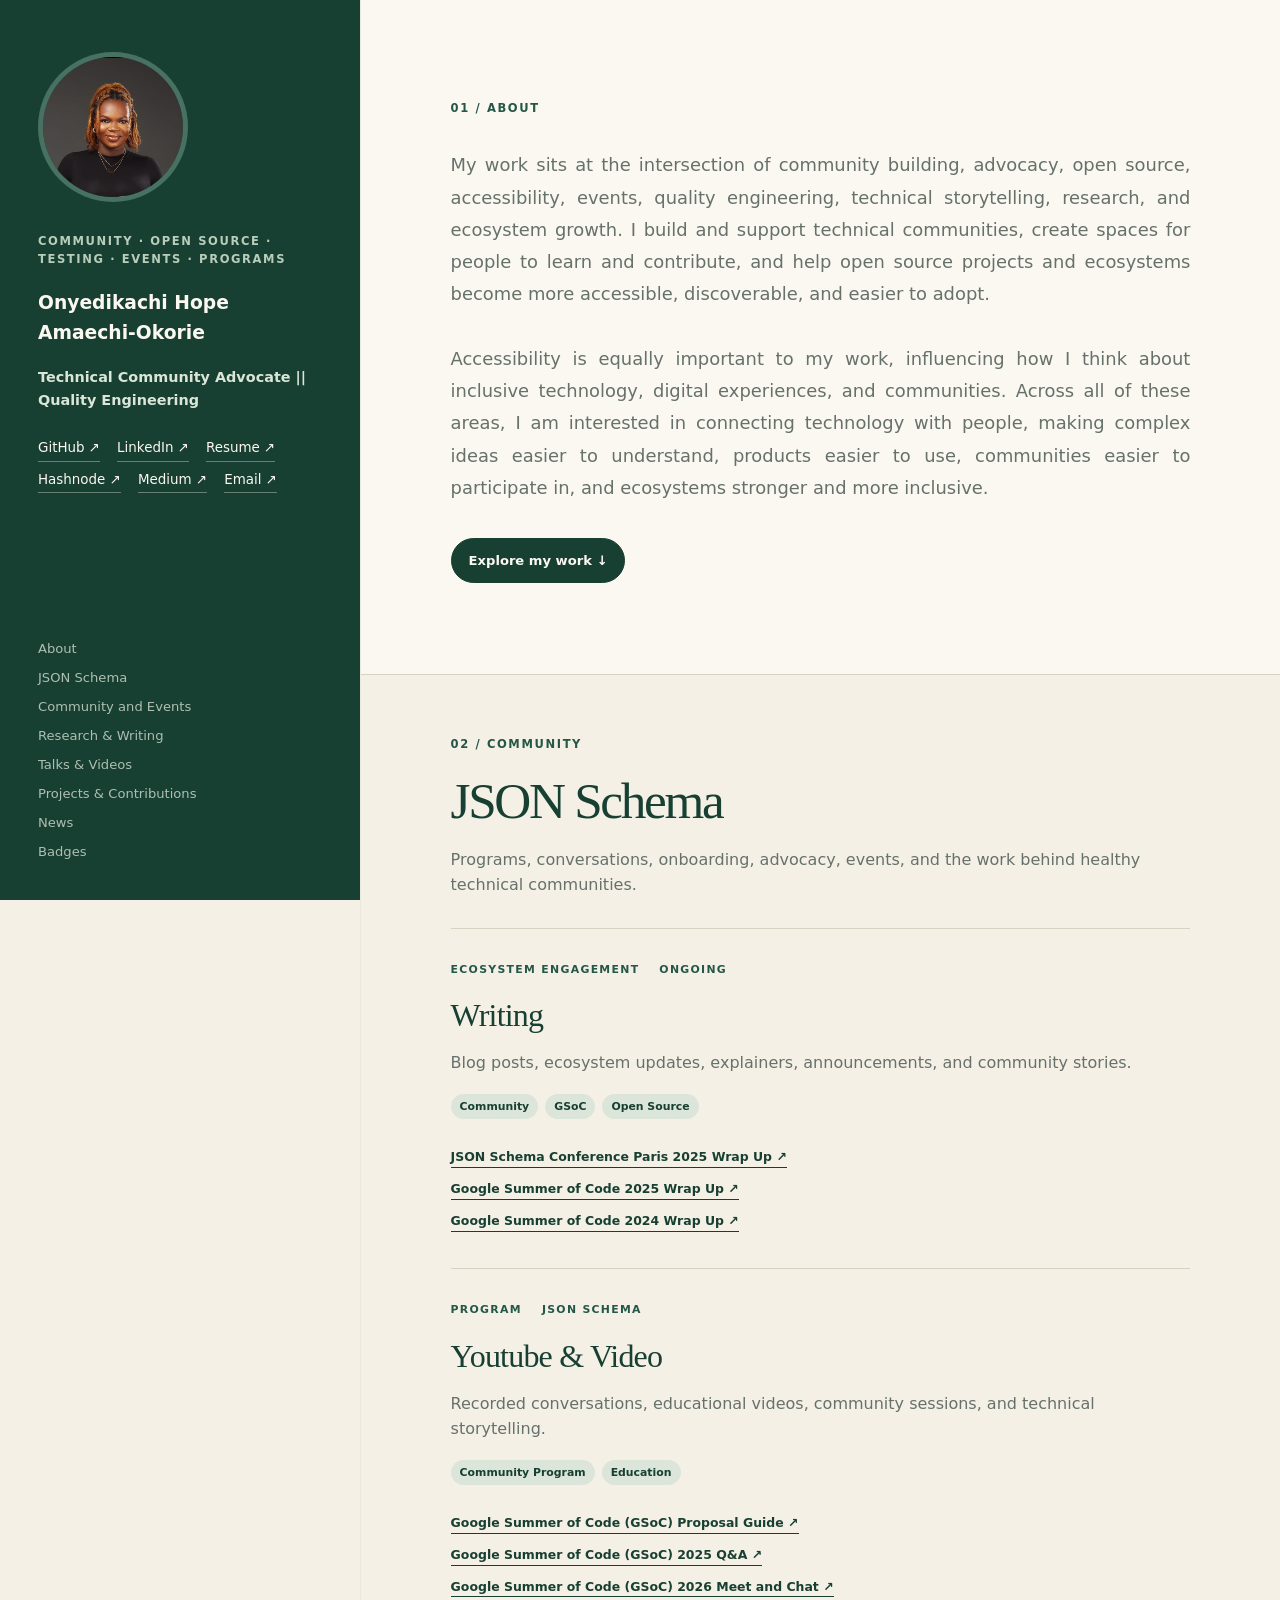
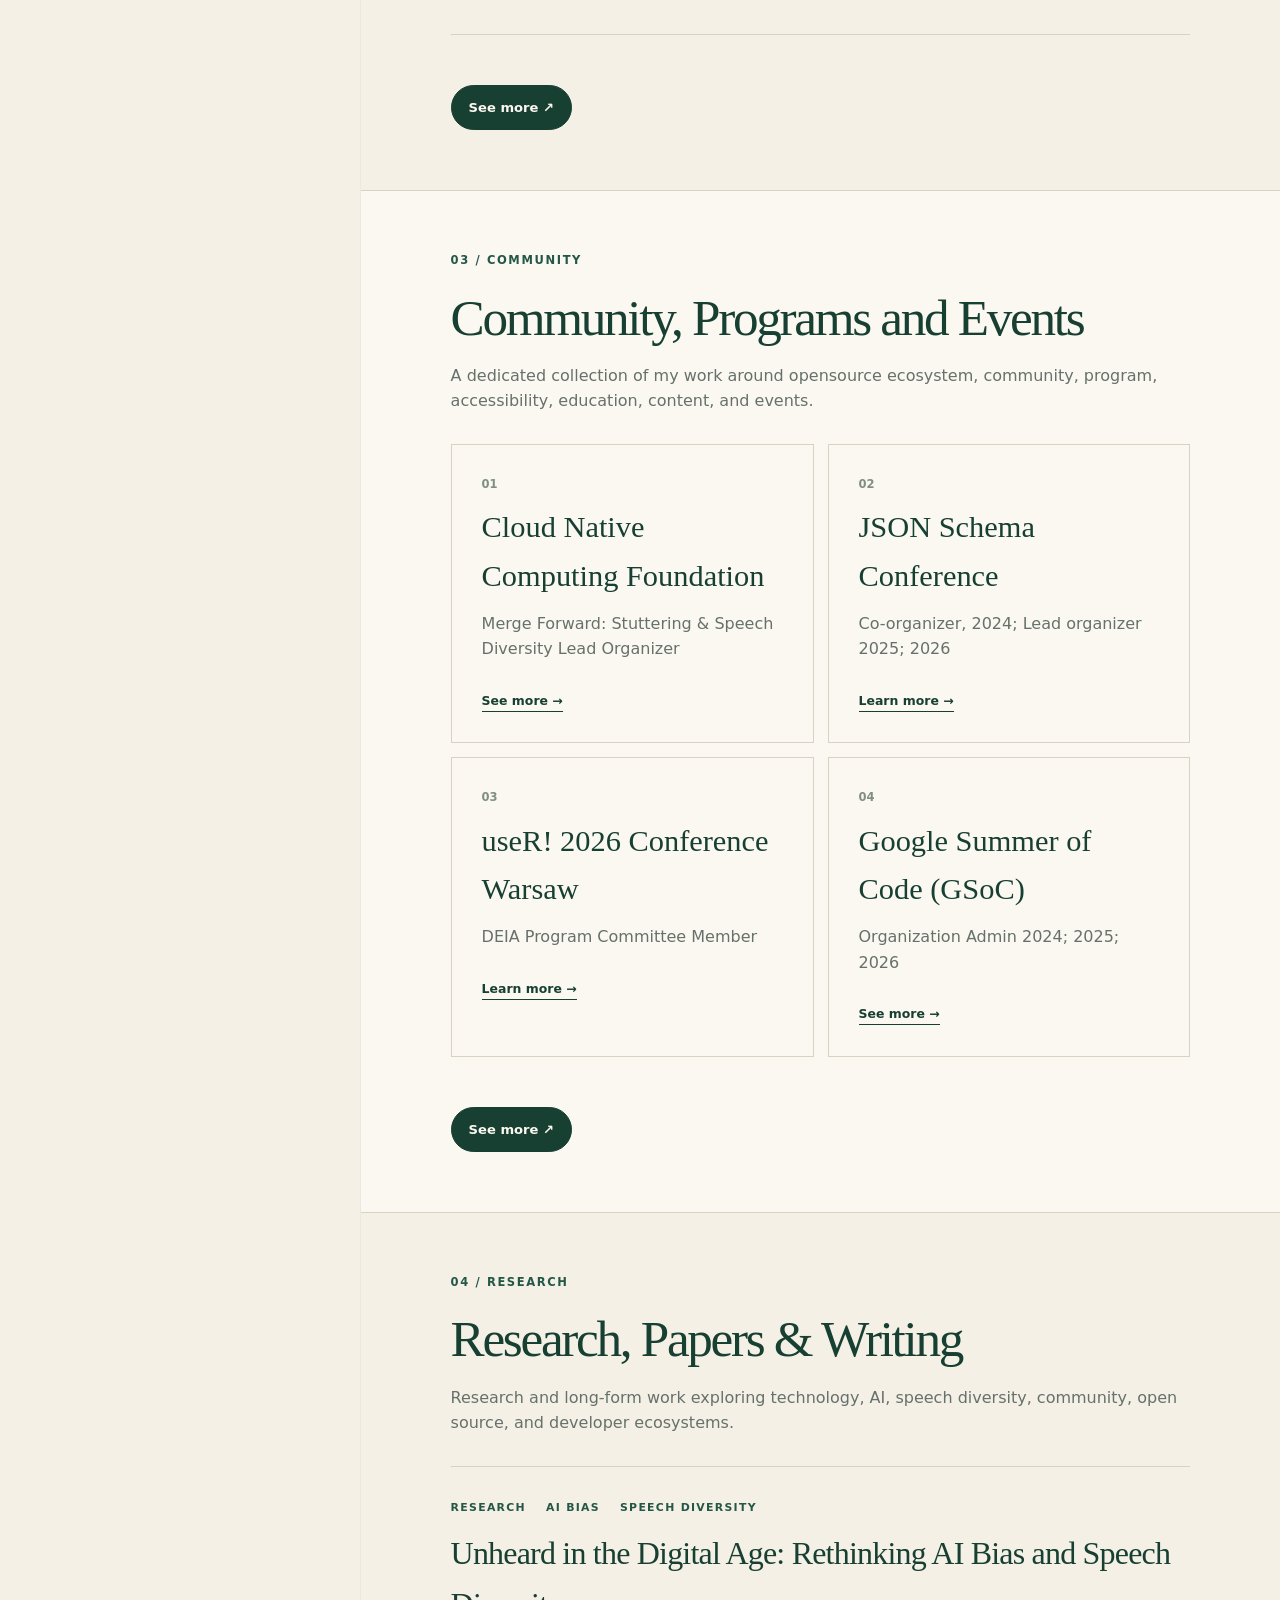
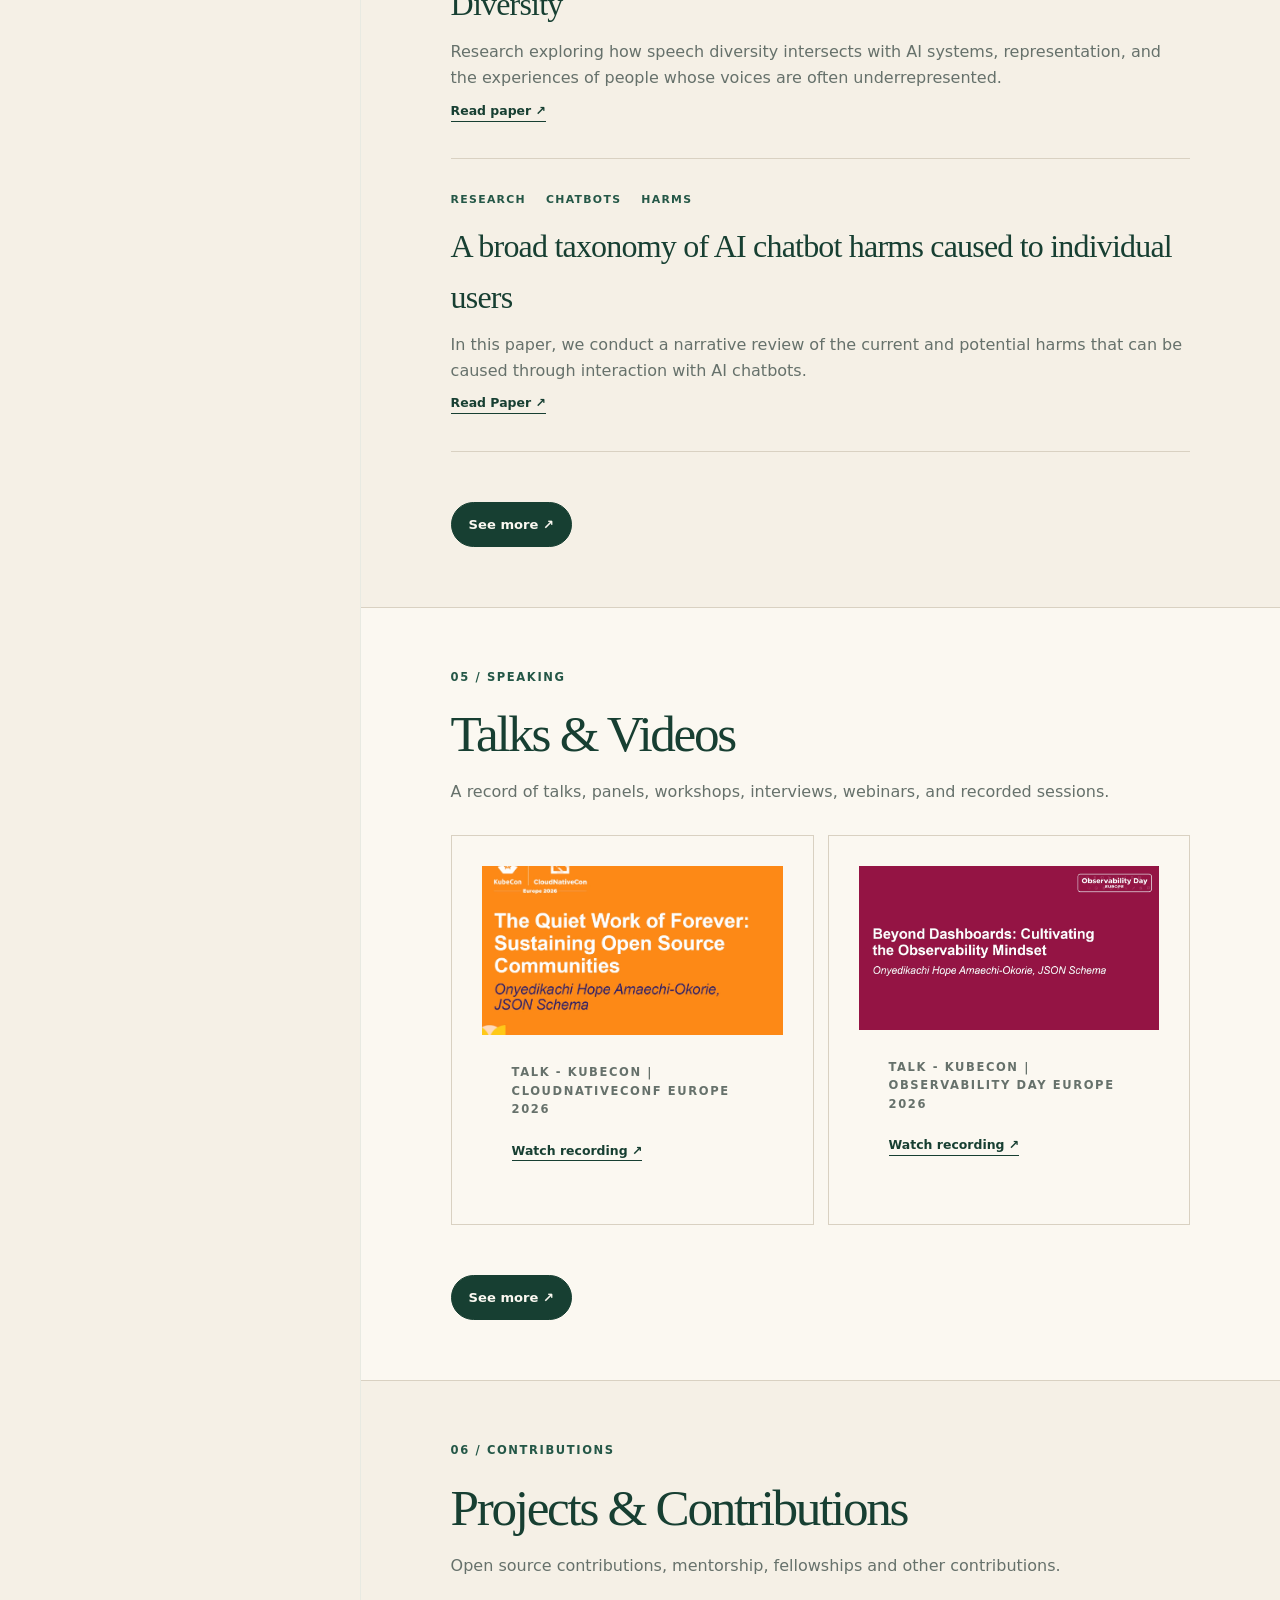
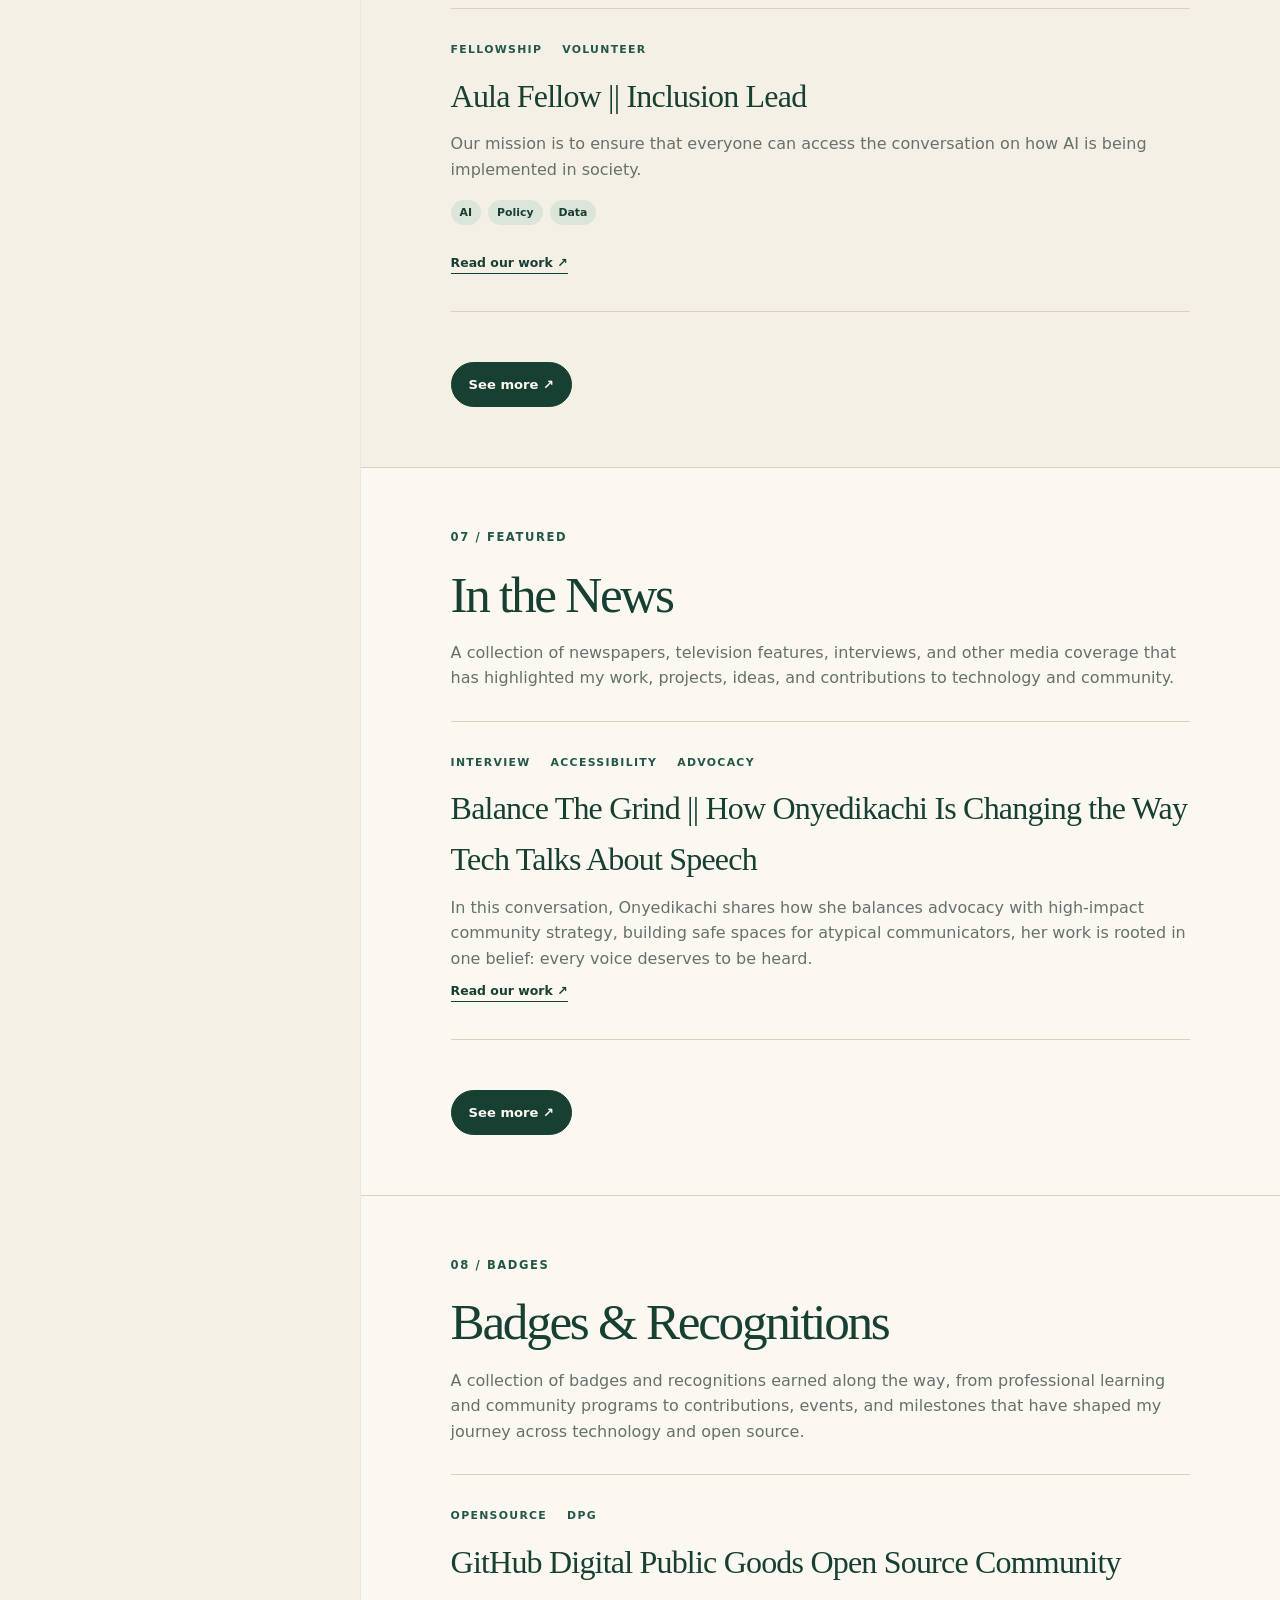
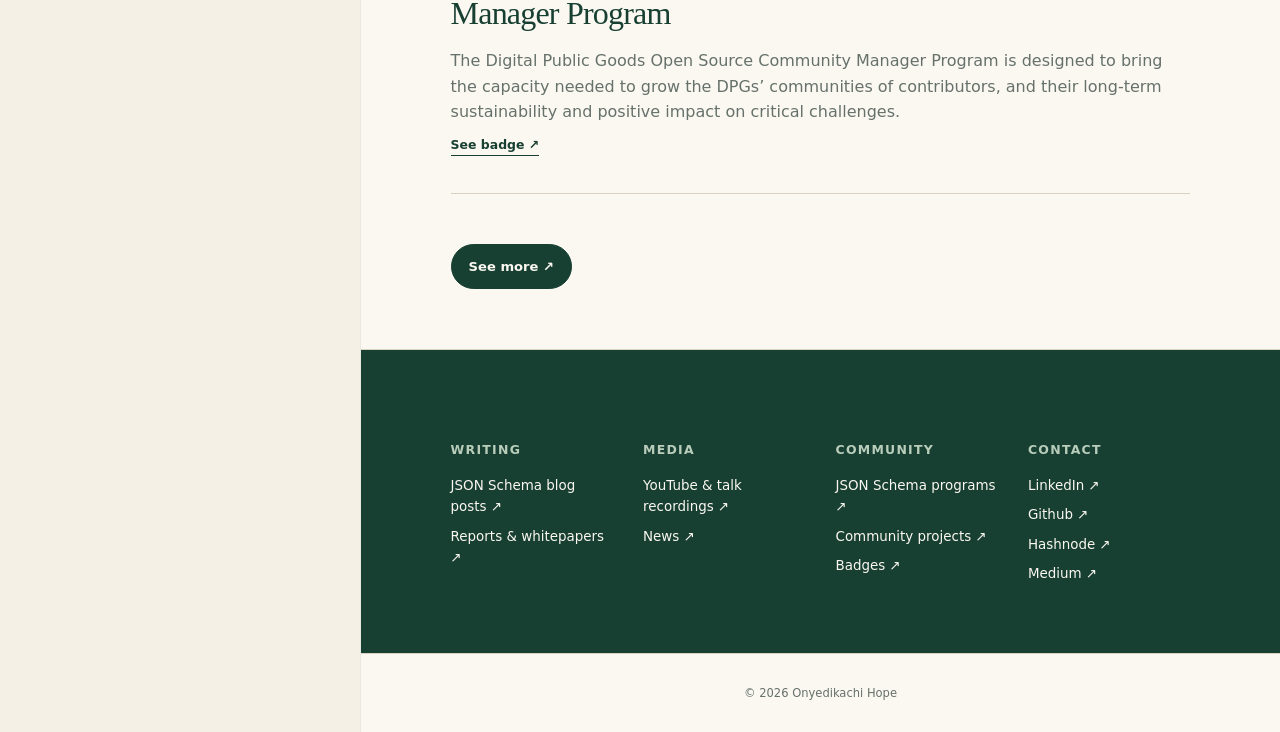
==== commit b3c0be47: "update" ====
--- a/index.html
+++ b/index.html
@@ -40,7 +40,7 @@
         <a href="#talks">Talks & Videos</a>
         <a href="#projects">Projects & Contributions</a>
         <a href="#news">News</a>
-        <a href="#news">Badges</a>
+        <a href="#badges">Badges</a>
       </nav>
 
 
@@ -254,7 +254,7 @@
         </div>
       </section>
 
-      <section class="section" id="news">
+      <section class="section" id="badges">
         <div class="section-heading">
           <p class="section-kicker">08 / BADGES </p>
           <h2>Badges & Recognitions </h2>
@@ -293,6 +293,7 @@
             <h3>Community</h3>
             <a href="json-schema.html">JSON Schema programs ↗</a>
             <a href="community.html">Community projects ↗</a>
+            <a href="badges.html">Badges ↗</a>
           </div>
           <div>
             <h3>Contact</h3>
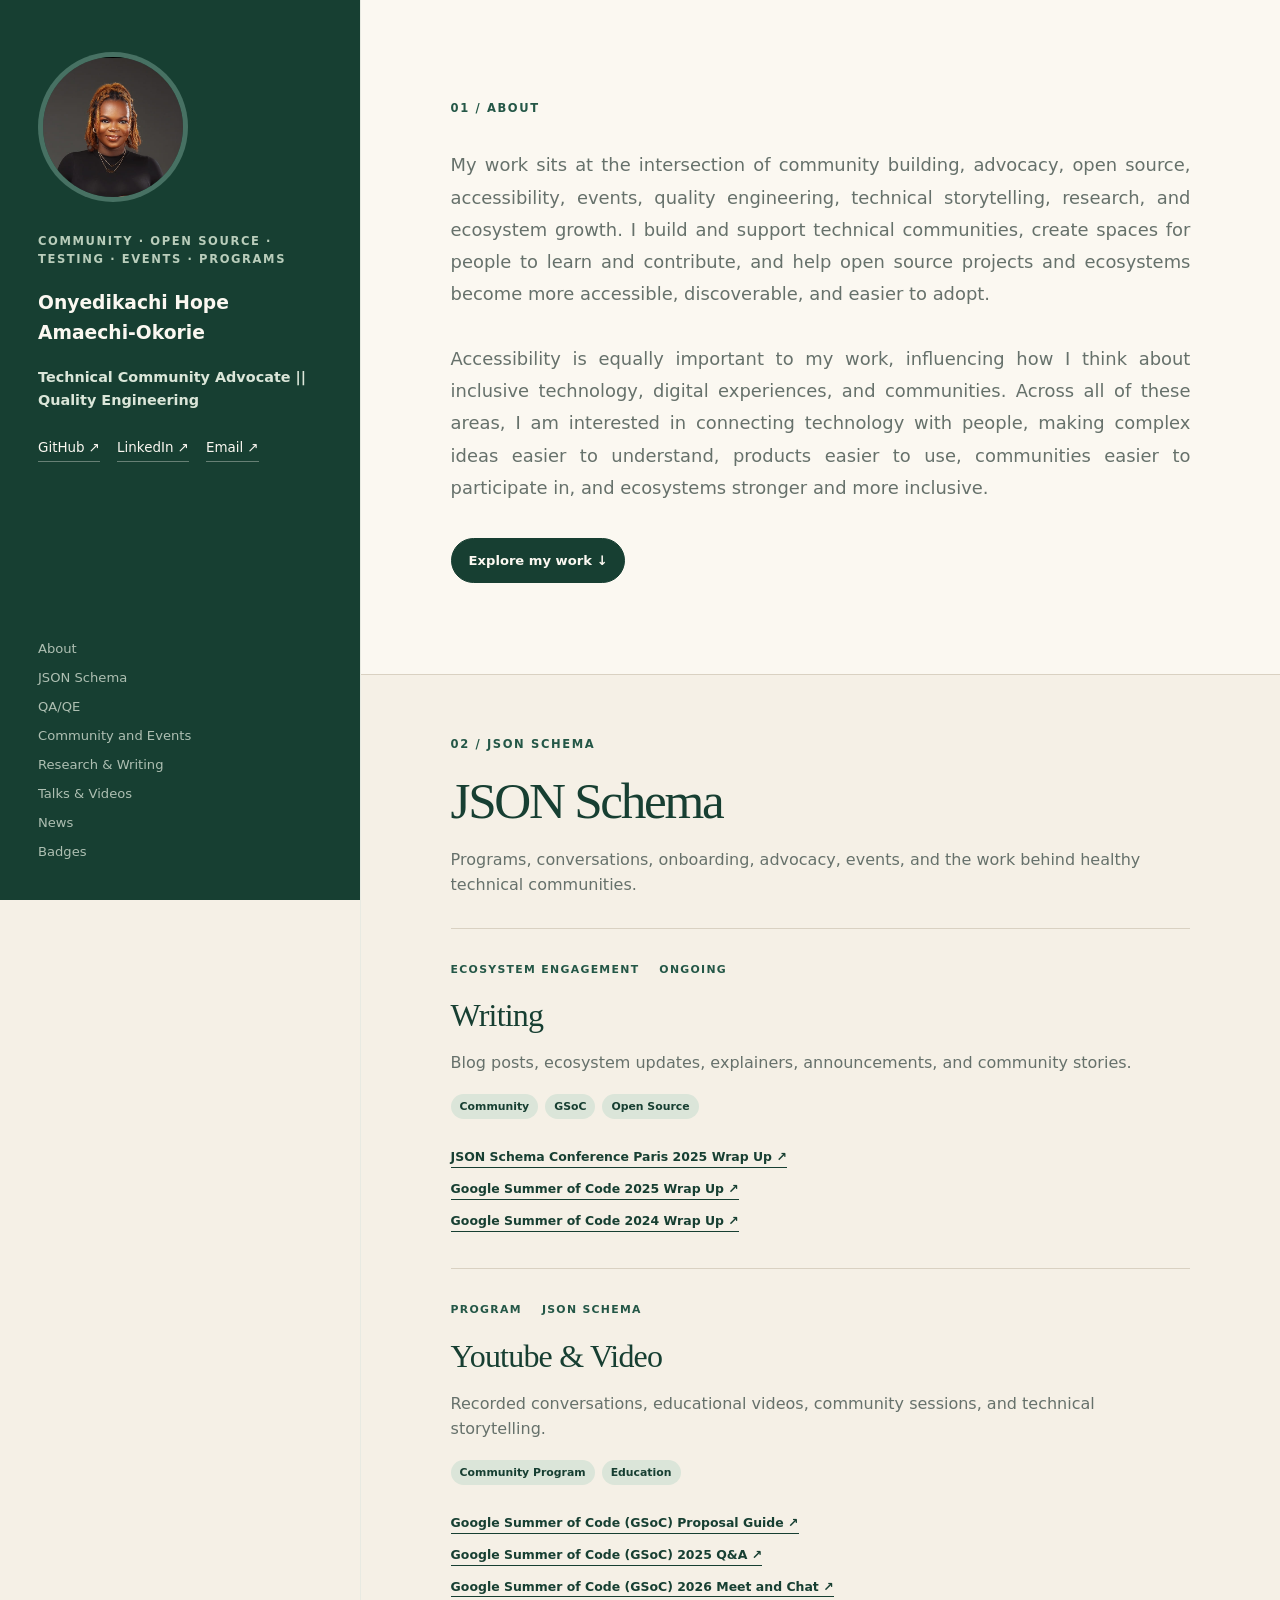
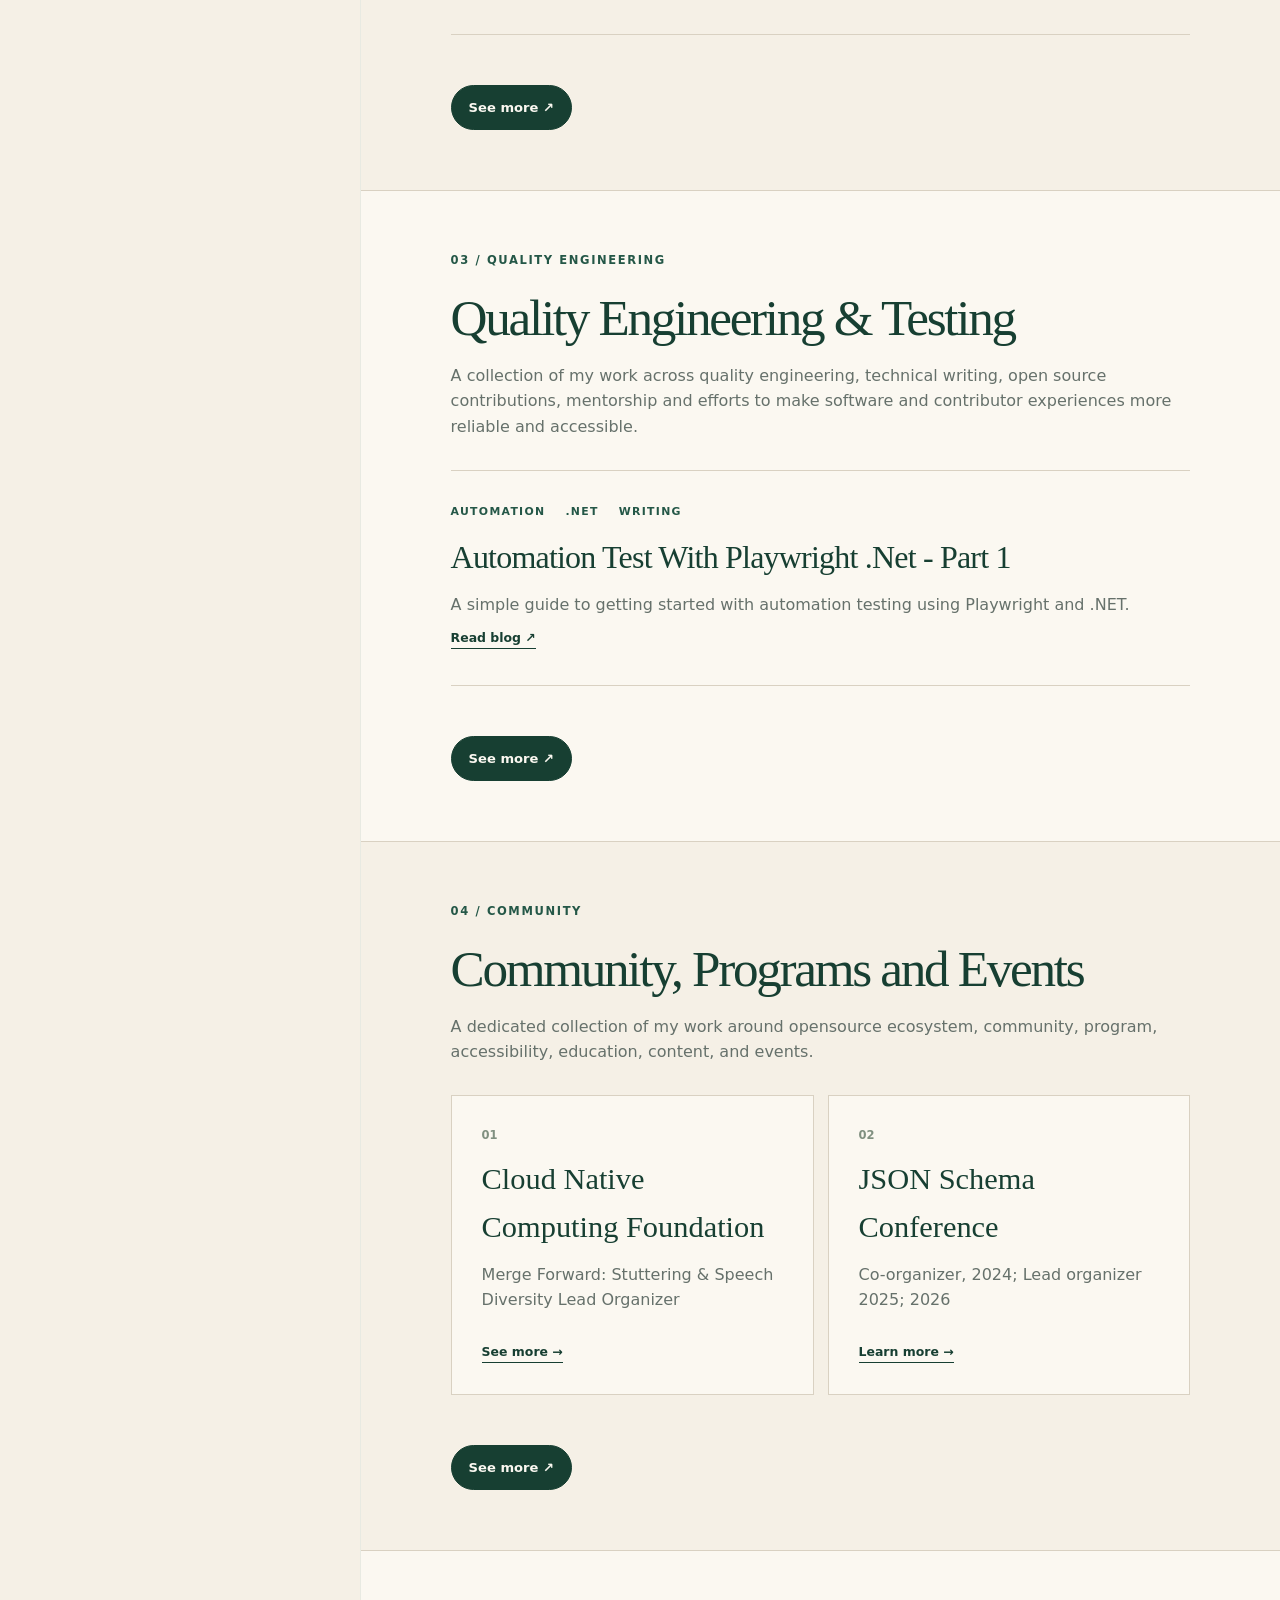
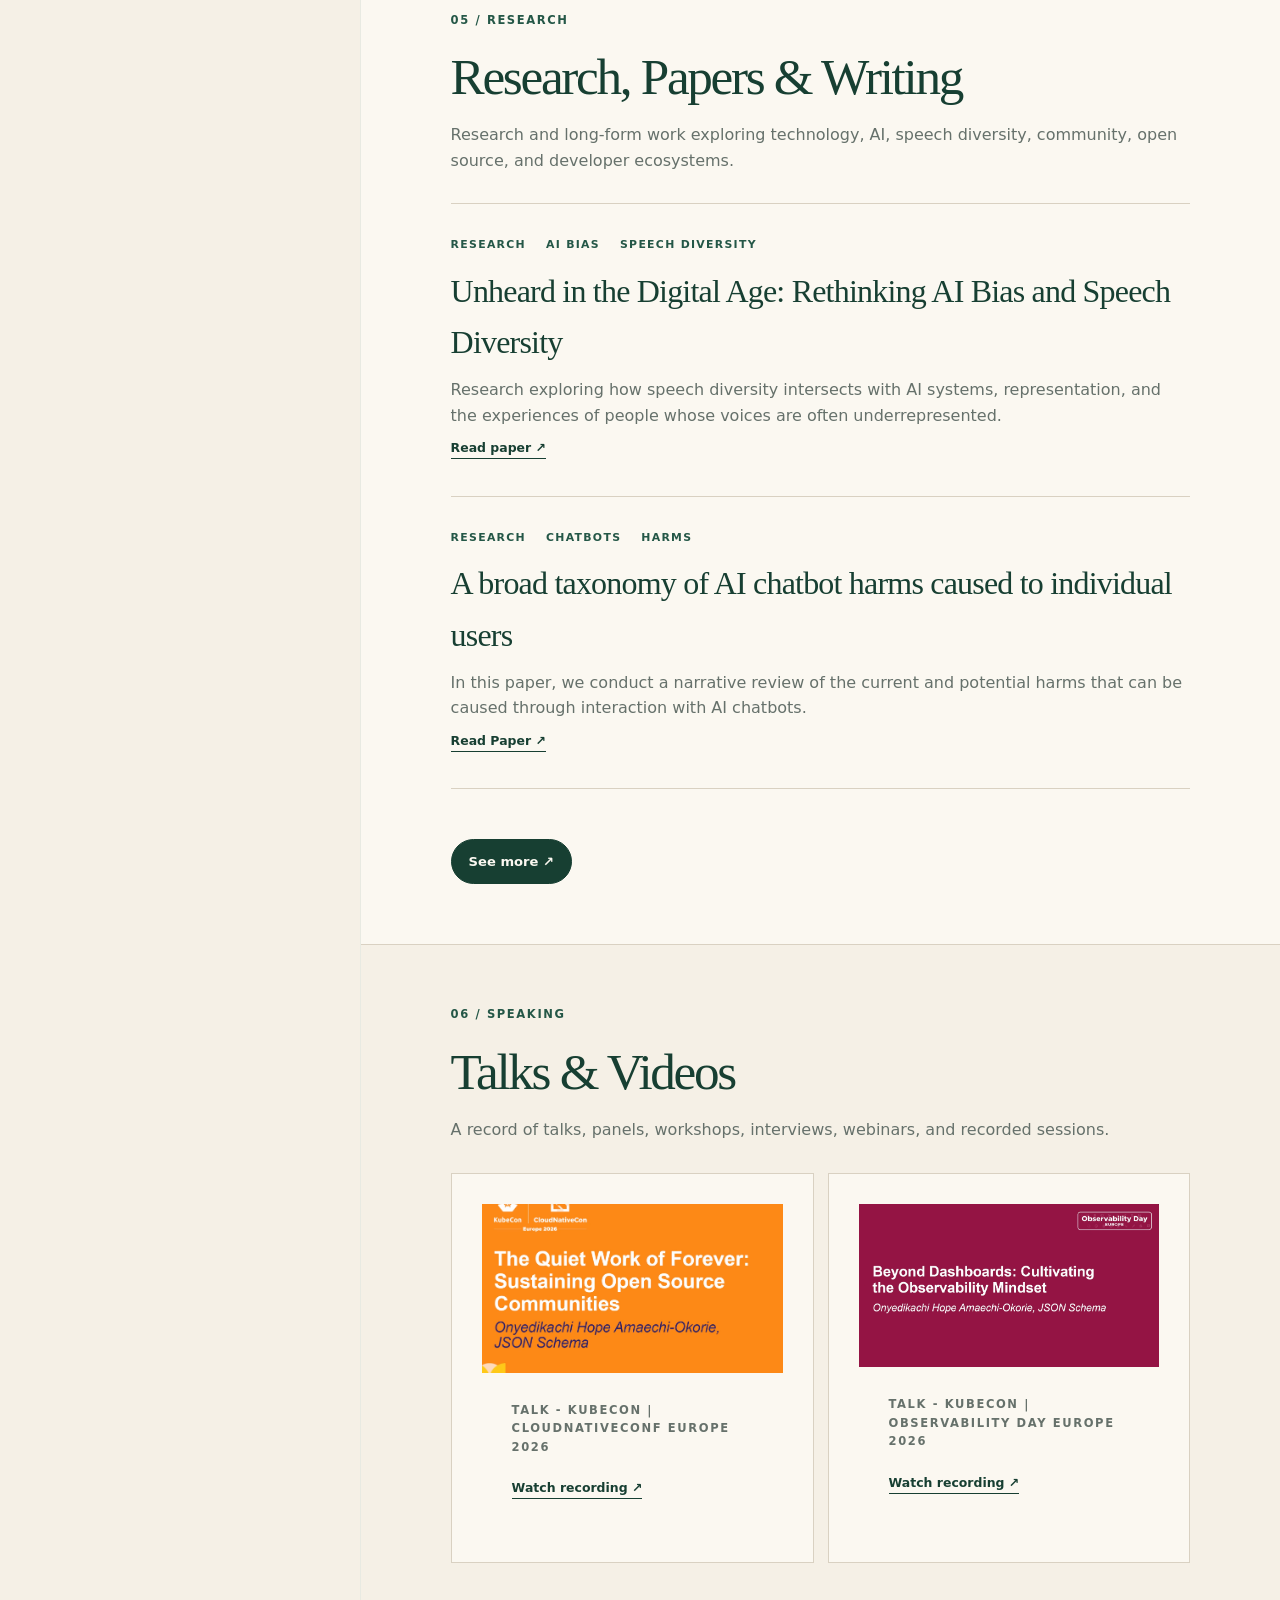
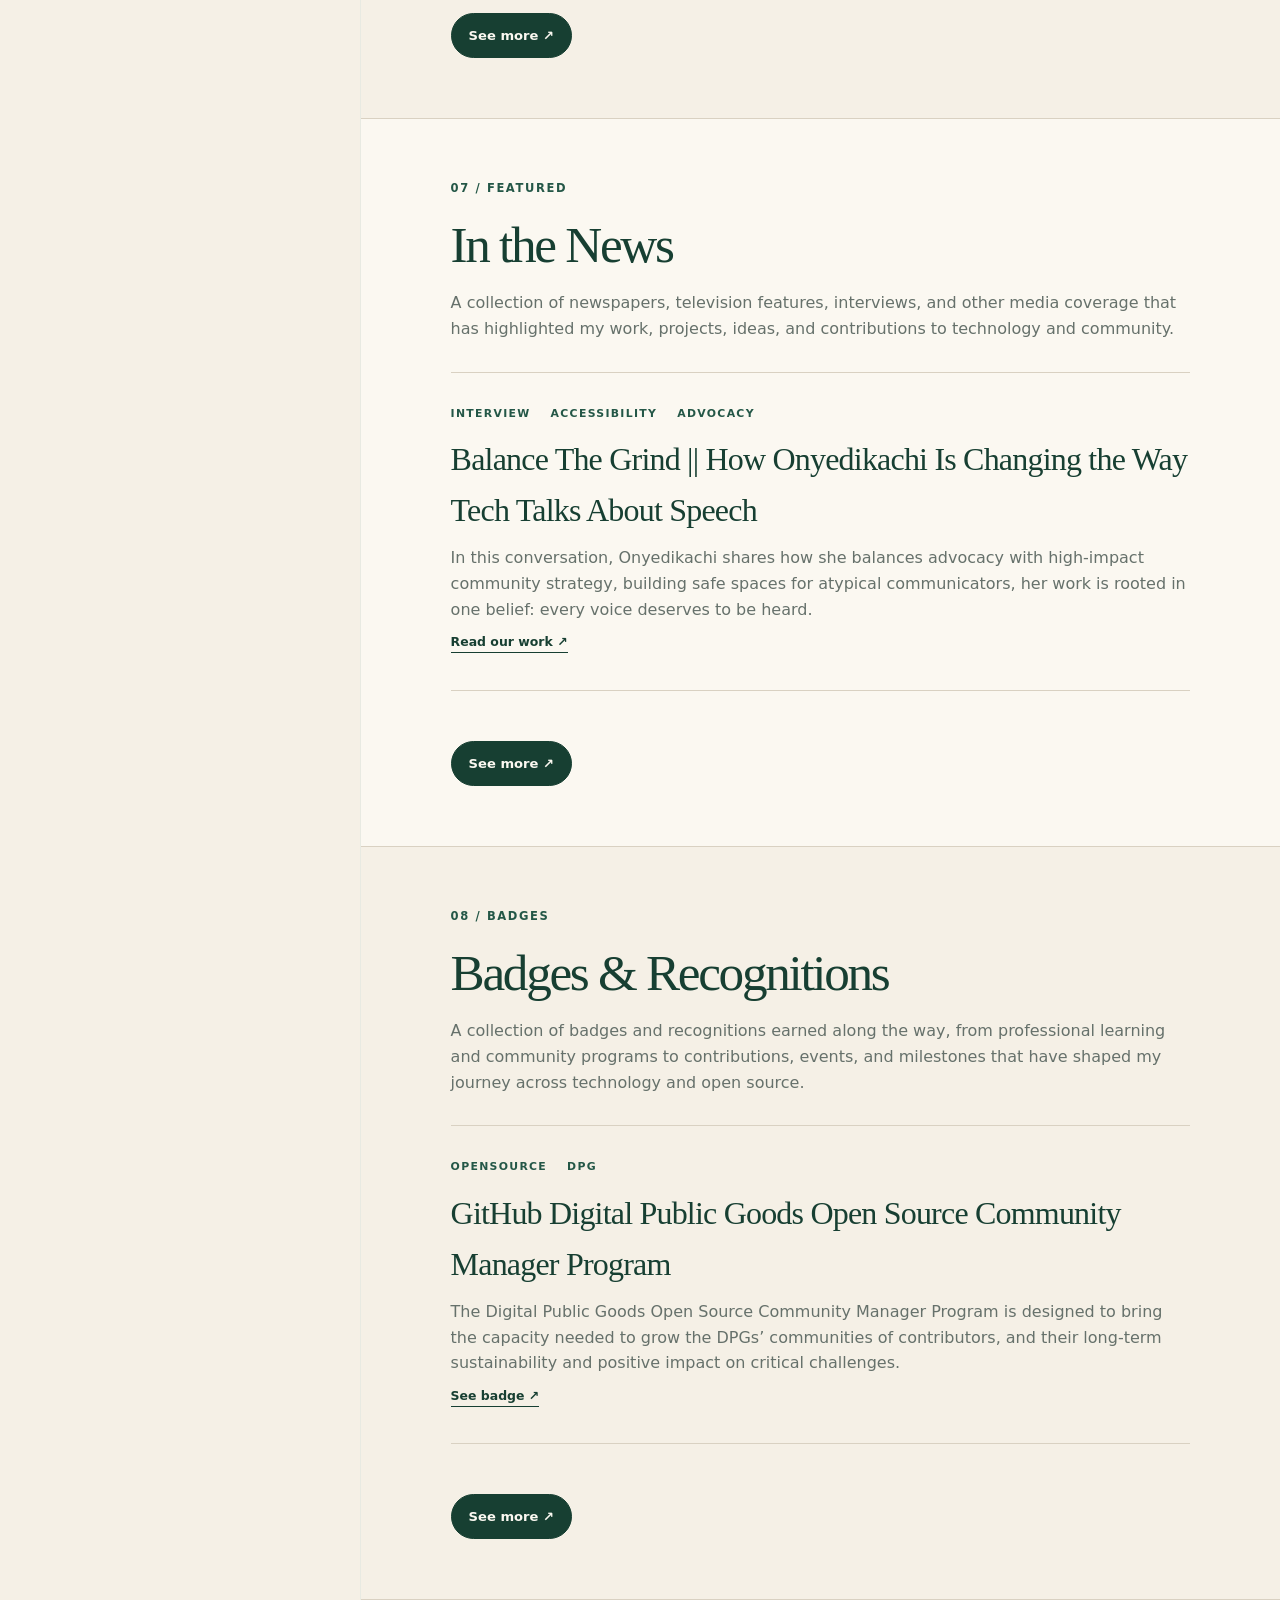
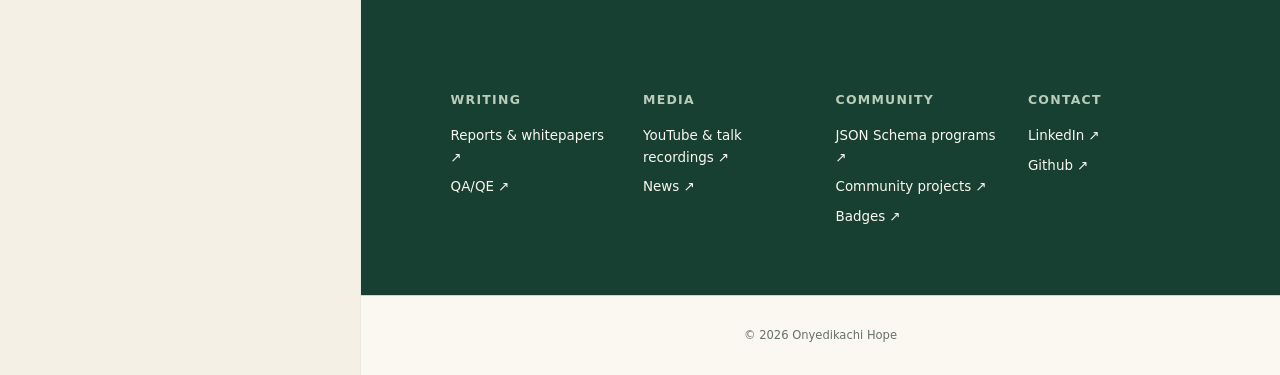
==== commit 2f22846a: "update profile" ====
--- a/index.html
+++ b/index.html
@@ -24,9 +24,6 @@
         <nav class="social-links" aria-label="Social links">
           <a href="https://github.com/Honyii" target="_blank" rel="noreferrer">GitHub ↗</a>
           <a href="https://www.linkedin.com/in/amaechihope/" target="_blank" rel="noreferrer">LinkedIn ↗</a>
-          <a href="https://drive.google.com/file/d/1bX-rNpYPNsFRneO6PcpW5aDST1lhSM7r/view?usp=sharing" target="_blank" rel="noreferrer">Resume ↗</a>
-          <a href="https://hashnode.com/@Amaechi/" target="_blank" rel="noreferrer">Hashnode ↗</a>
-          <a href="https://amaechihope.medium.com/" target="_blank" rel="noreferrer">Medium ↗</a>
           <a href="mailto:amaechihope20@gmail.com">Email ↗</a>
 
         </nav>
@@ -35,10 +32,10 @@
       <nav class="page-nav" aria-label="Page navigation">
         <a href="#about">About</a>
         <a href="#json-schema">JSON Schema</a>
+        <a href="#qa/qe">QA/QE</a>
         <a href="#community-and-events">Community and Events</a>      
         <a href="#research">Research & Writing</a>
         <a href="#talks">Talks & Videos</a>
-        <a href="#projects">Projects & Contributions</a>
         <a href="#news">News</a>
         <a href="#badges">Badges</a>
       </nav>
@@ -67,7 +64,7 @@
 
       <section class="section featured-section" id="json-schema">
         <div class="section-heading">
-          <p class="section-kicker">02 / COMMUNITY</p>
+          <p class="section-kicker">02 / JSON SCHEMA</p>
           <h2>JSON Schema</h2>
           <p>Programs, conversations, onboarding, advocacy, events, and the work behind healthy technical communities.
           </p>
@@ -103,9 +100,32 @@
         </div>
       </section>
 
-      <section class="section " id="community-and-events">
-        <div class="section-heading">
-          <p class="section-kicker">03 / COMMUNITY</p>
+
+      <section class="section" id="qa/qe">
+        <div class="section-heading">
+          <p class="section-kicker">03 / QUALITY ENGINEERING</p>
+          <h2>Quality Engineering & Testing</h2>
+          <p>A collection of my work across quality engineering, technical writing, open source contributions, mentorship and efforts to make software and contributor
+              experiences more reliable and accessible.
+          </p>
+        </div>
+
+        <div class="work-list">
+          <article class="work-item">
+            <div class="work-meta"><span>AUTOMATION</span><span>.NET</span><span>WRITING</span></div>
+            <h3>Automation Test With Playwright .Net - Part 1</h3>
+            <p>A simple guide to getting started with automation testing using Playwright and .NET.</p>
+            <a class="text-link" href="https://amaechi.hashnode.dev/automation-test-with-playwright-net-part-1">Read blog  ↗</a>
+            <br>   
+          </article>
+
+          <a class="button button-solid" href="qa.html" style="margin-top: 50px">See more ↗</a>
+        </div>
+      </section>
+
+      <section class="section featured-section" id="community-and-events">
+        <div class="section-heading">
+          <p class="section-kicker">04 / COMMUNITY</p>
           <h2>Community, Programs and Events</h2>
           <p>A dedicated collection of my work around opensource ecosystem, community, program, accessibility, education, content, and
             events.</p>
@@ -126,26 +146,13 @@
             <span class="text-link">Learn more →</span>
           </a>
 
-          <a class="feature-card" href="https://user2026.r-project.org/about/organizers.html" target ="_blank">
-            <span class="feature-number">03</span>
-            <h3>useR! 2026 Conference Warsaw</h3>
-            <p>DEIA Program Committee Member</p>
-            <span class="text-link">Learn more →</span>
-          </a>
-
-          <a class="feature-card" href="https://drive.google.com/drive/folders/1bzLbu3Mim-Liahrrg-CRSc0Kws2Qgrq4?usp=sharing" target="_blank">
-            <span class="feature-number">04</span>
-            <h3>Google Summer of Code (GSoC)</h3>
-            <p>Organization Admin 2024; 2025; 2026</p>
-            <span class="text-link">See more →</span>
-          </a>
         </div>
         <a class="button button-solid" href="community.html" style="margin-top: 50px">See more ↗</a>
       </section>
 
-      <section class=" section featured-section" id="research">
-        <div class="section-heading">
-          <p class="section-kicker">04 / RESEARCH</p>
+      <section class=" section" id="research">
+        <div class="section-heading">
+          <p class="section-kicker">05 / RESEARCH</p>
           <h2>Research, Papers & Writing</h2>
           <p>Research and long-form work exploring technology, AI, speech diversity, community, open source, and developer
             ecosystems.</p>
@@ -171,9 +178,9 @@
         </div>
       </section>
 
-      <section class="section" id="talks">
-        <div class="section-heading">
-          <p class="section-kicker">05 / SPEAKING</p>
+      <section class="section featured-section" id="talks">
+        <div class="section-heading">
+          <p class="section-kicker">06 / SPEAKING</p>
           <h2>Talks & Videos</h2>
           <p>A record of talks, panels, workshops, interviews, webinars, and recorded sessions.</p>
         </div>
@@ -212,27 +219,6 @@
         <a class="button button-solid" href="talks.html" style="margin-top: 50px">See more ↗</a>
       </section>
 
-      <section class="section featured-section" id="projects">
-        <div class="section-heading">
-          <p class="section-kicker">06 / CONTRIBUTIONS</p>
-          <h2>Projects & Contributions</h2>
-          <p>Open source contributions, mentorship, fellowships and other contributions.</p>
-        </div>
-
-        <div class="work-list">
-          <article class="work-item">
-            <div class="work-meta"><span>FELLOWSHIP</span><span>VOLUNTEER</span></div>
-            <h3>Aula Fellow || Inclusion Lead</h3>
-            <p>Our mission is to ensure that everyone can access the conversation on how AI is being implemented in society.
-            </p>
-            <div class="tags"><span>AI</span><span>Policy</span><span>Data</span></div>
-            <a class="text-link" href="https://theaulafellowship.org/fellows/">Read our work ↗</a>
-          </article>
-
-        <a class="button button-solid" href="contributions.html" style="margin-top: 50px">See more ↗</a>
-        </div>
-      </section>
-
        <section class="section" id="news">
         <div class="section-heading">
           <p class="section-kicker">07 / FEATURED </p>
@@ -254,7 +240,7 @@
         </div>
       </section>
 
-      <section class="section" id="badges">
+      <section class="section featured-section" id="badges">
         <div class="section-heading">
           <p class="section-kicker">08 / BADGES </p>
           <h2>Badges & Recognitions </h2>
@@ -280,13 +266,14 @@
         <div class="index-columns">
           <div>
             <h3>Writing</h3>
-            <a href="https://json-schema.org/blog">JSON Schema blog posts ↗</a>
             <a href="research.html">Reports & whitepapers ↗</a>
+            <a href="qa.html">QA/QE ↗</a>
           </div>
           <div>
             <h3>Media</h3>
             <a href="talks.html">YouTube & talk recordings ↗</a>
             <a href="news.html">News ↗</a>
+            
           </div>
 
           <div>
@@ -299,8 +286,6 @@
             <h3>Contact</h3>
             <a href="https://www.linkedin.com/in/onyedikachihope/" target="_blank" rel="noreferrer">LinkedIn ↗</a>
             <a href="https://github.com/onyedikachihope" target="_blank" rel="noreferrer">Github ↗</a>
-             <a href="https://hashnode.com/@Amaechi/" target="_blank" rel="noreferrer">Hashnode ↗</a>
-          <a href="https://amaechihope.medium.com/" target="_blank" rel="noreferrer">Medium ↗</a>
             
           </div>
         </div>
